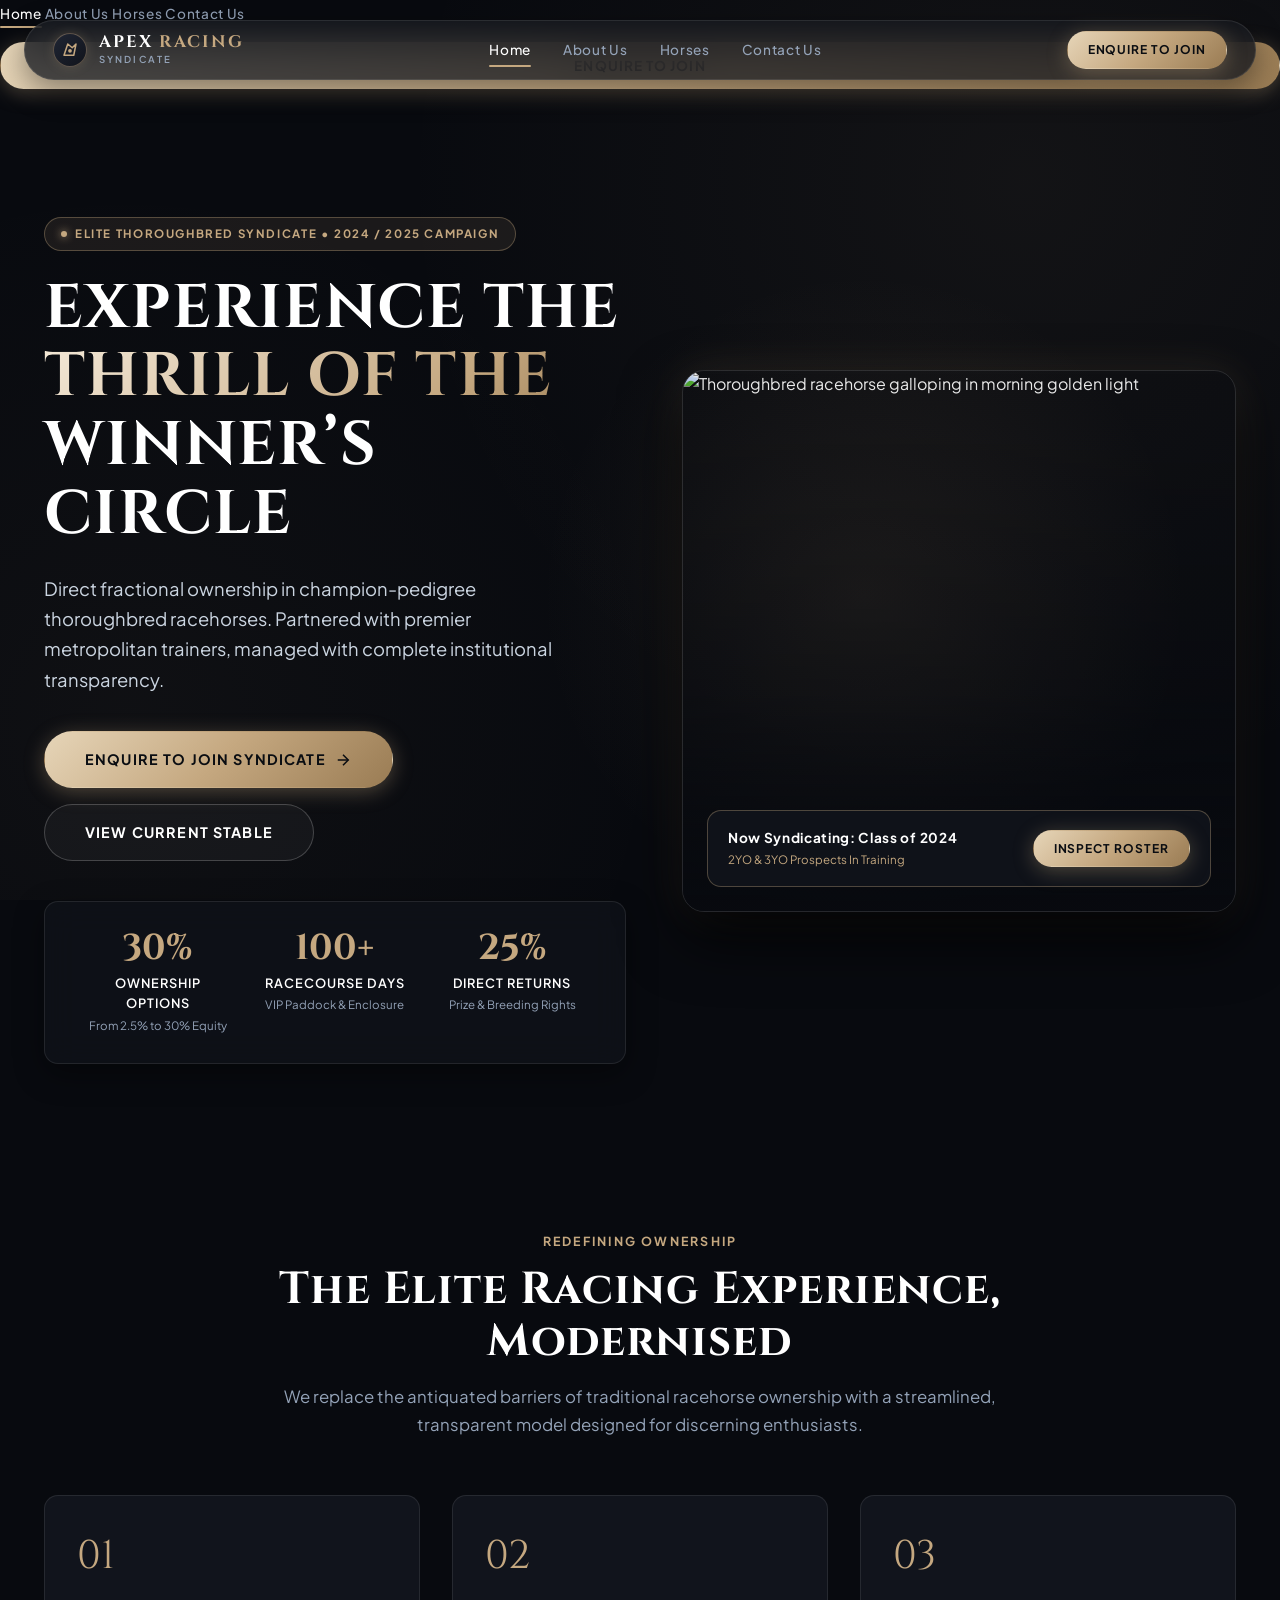
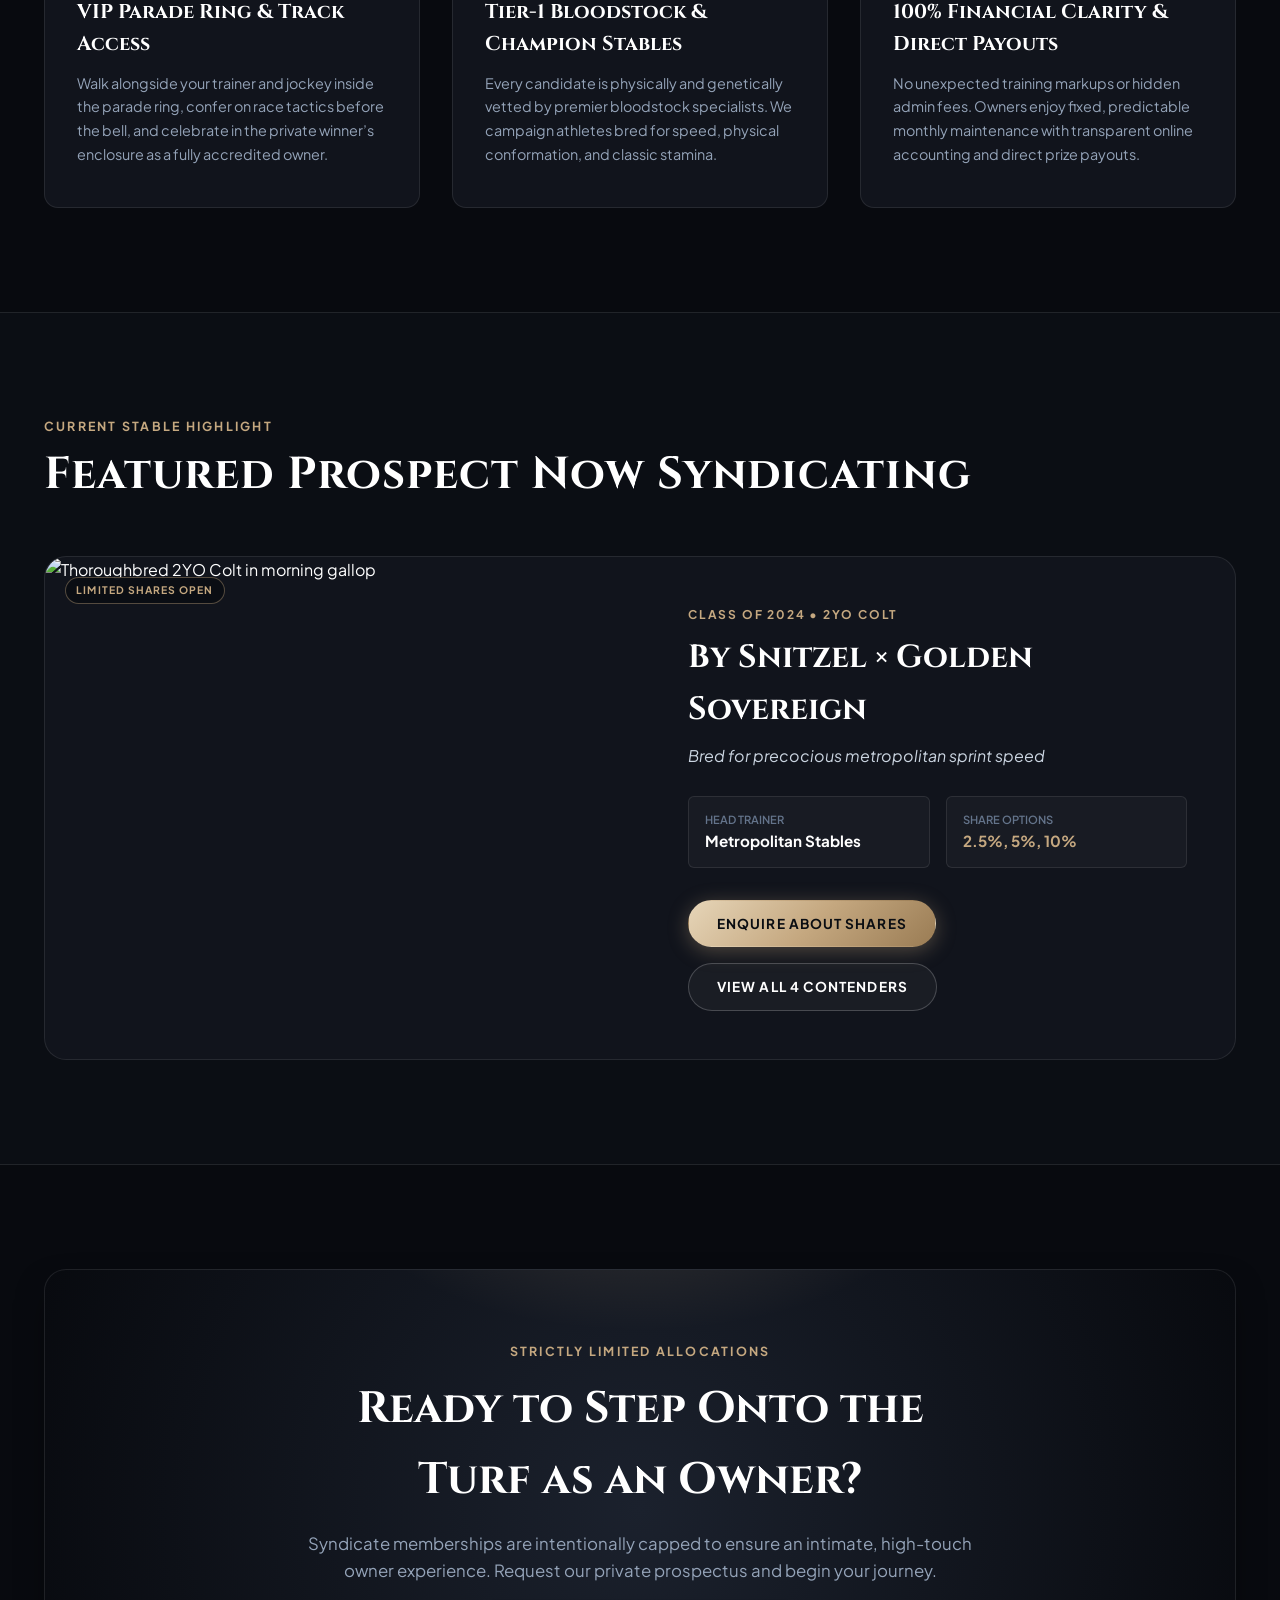
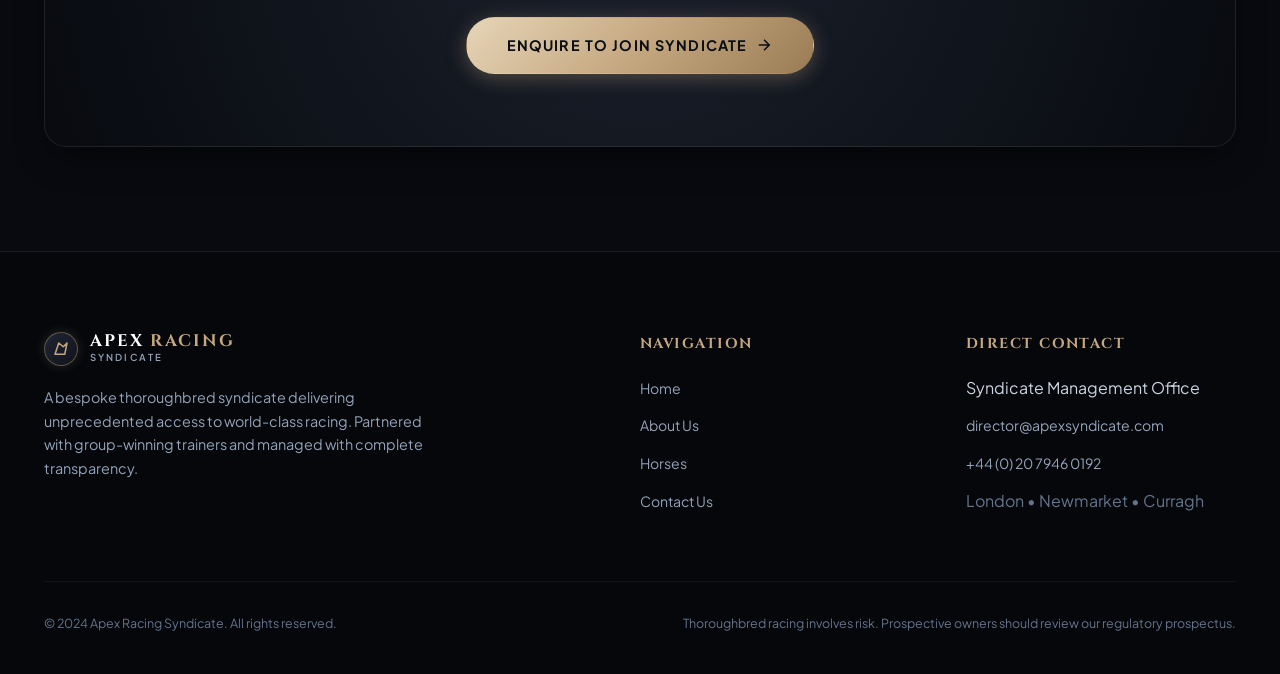
==== index.html @ fb24fb37 "feat: initialize modern thoroughbred racing syndicate website with multi-page structure and styling" ====
<!DOCTYPE html>
<html lang="en">

<head>
  <meta charset="UTF-8">
  <meta name="viewport" content="width=device-width, initial-scale=1.0">
  <title>Apex Thoroughbred Syndicate | Modern Racehorse Ownership</title>
  <meta name="description"
    content="Experience elite thoroughbred racing ownership. Transparent syndicates, champion trainers, and VIP parade ring access. Enquire to join today.">
  <meta name="keywords"
    content="thoroughbred syndicate, racehorse ownership, horse racing syndicate, fractional racehorse shares">

  <!-- Preconnect Google Fonts (Cinzel + Plus Jakarta Sans) -->
  <link rel="preconnect" href="https://fonts.googleapis.com">
  <link rel="preconnect" href="https://fonts.gstatic.com" crossorigin>
  <link
    href="https://fonts.googleapis.com/css2?family=Cinzel:wght@600;700;800;900&family=Plus+Jakarta+Sans:wght@400;500;600;700;800&display=swap"
    rel="stylesheet">

  <!-- Core Design System -->
  <link rel="stylesheet" href="css/style.css">
</head>

<body>

  <!-- Floating Luxury Pill Navigation -->
  <header class="site-header">
    <div class="header-inner">
      <a href="index.html" class="brand-logo" aria-label="Apex Syndicate Home">
        <div class="brand-symbol">
          <svg viewBox="0 0 24 24" fill="none" stroke="currentColor" stroke-width="2">
            <path d="M4 19L9 4L15 9L20 4L17 19H4Z" stroke-linejoin="round" />
            <circle cx="12" cy="13" r="1.5" fill="currentColor" />
          </svg>
        </div>
        <div class="brand-name">
          <span class="brand-name-main">APEX <span>RACING</span></span>
          <span class="brand-name-sub">SYNDICATE</span>
        </div>
      </a>

      <!-- Desktop Nav Links -->
      <nav class="desktop-nav">
        <a href="index.html" class="nav-link active">Home</a>
        <a href="about.html" class="nav-link">About Us</a>
        <a href="horses.html" class="nav-link">Horses</a>
        <a href="contact.html" class="nav-link">Contact Us</a>
      </nav>

      <!-- Pill Button CTA -->
      <div class="header-cta-wrap">
        <a href="contact.html" class="btn btn-primary btn-sm">Enquire to Join</a>
      </div>

      <!-- Mobile Menu Toggle -->
      <button class="mobile-toggle" aria-label="Open navigation menu">
        <svg width="24" height="24" viewBox="0 0 24 24" fill="none" stroke="currentColor" stroke-width="2">
          <line x1="3" y1="12" x2="21" y2="12"></line>
          <line x1="3" y1="6" x2="21" y2="6"></line>
          <line x1="3" y1="18" x2="21" y2="18"></line>
        </svg>
      </button>
    </div>
  </header>

  <!-- Mobile Drawer -->
  <div class="mobile-overlay"></div>
  <aside class="mobile-nav-drawer" aria-label="Mobile Navigation">
    <a href="index.html" class="nav-link active">Home</a>
    <a href="about.html" class="nav-link">About Us</a>
    <a href="horses.html" class="nav-link">Horses</a>
    <a href="contact.html" class="nav-link">Contact Us</a>
    <div style="margin-top: 1rem;">
      <a href="contact.html" class="btn btn-primary" style="width: 100%;">Enquire to Join</a>
    </div>
  </aside>

  <!-- Hero Section (Split Layout matching Presentation Image 2) -->
  <section class="hero-split-section">
    <div class="hero-ambient-glow"></div>

    <div class="container">
      <div class="hero-grid">
        <!-- Hero Text & CTA -->
        <div>
          <div class="badge-tag">
            <span class="badge-dot"></span>
            Elite Thoroughbred Syndicate • 2024 / 2025 Campaign
          </div>

          <h1 class="hero-headline">
            Experience The<br>
            <span class="gold-span">Thrill of the</span>
            Winner’s Circle
          </h1>

          <p class="hero-subhead">
            Direct fractional ownership in champion-pedigree thoroughbred racehorses. Partnered with premier
            metropolitan trainers, managed with complete institutional transparency.
          </p>

          <div class="hero-actions">
            <a href="contact.html" class="btn btn-primary btn-lg">
              Enquire to Join Syndicate
              <svg width="18" height="18" viewBox="0 0 24 24" fill="none" stroke="currentColor" stroke-width="2">
                <line x1="5" y1="12" x2="19" y2="12"></line>
                <polyline points="12 5 19 12 12 19"></polyline>
              </svg>
            </a>
            <a href="about.html#roster" class="btn btn-outline btn-lg">
              View Current Stable
            </a>
          </div>

          <!-- Trust Metrics Card (Matching Image 1 & 2) -->
          <div class="trust-metrics-card">
            <div class="metric-item">
              <div class="metric-num">30%</div>
              <div class="metric-label">Ownership Options</div>
              <div class="metric-sub">From 2.5% to 30% Equity</div>
            </div>
            <div class="metric-item">
              <div class="metric-num">100+</div>
              <div class="metric-label">Racecourse Days</div>
              <div class="metric-sub">VIP Paddock & Enclosure</div>
            </div>
            <div class="metric-item">
              <div class="metric-num">25%</div>
              <div class="metric-label">Direct Returns</div>
              <div class="metric-sub">Prize & Breeding Rights</div>
            </div>
          </div>
        </div>

        <!-- Hero Dynamic Thoroughbred Visual -->
        <div class="hero-media-wrap">
          <img src="https://images.unsplash.com/photo-1534447677768-be436bb09401?auto=format&fit=crop&w=1200&q=80"
            alt="Thoroughbred racehorse galloping in morning golden light" loading="eager">
          <div class="hero-media-overlay"></div>
          <div class="hero-media-badge">
            <div>
              <div class="media-badge-title">Now Syndicating: Class of 2024</div>
              <div class="media-badge-sub">2YO & 3YO Prospects In Training</div>
            </div>
            <a href="about.html#roster" class="btn btn-primary btn-sm">Inspect Roster</a>
          </div>
        </div>
      </div>
    </div>
  </section>

  <!-- The Ownership Experience (3 Value Pillars) -->
  <section class="section-pad">
    <div class="container">
      <div class="section-header center">
        <span class="section-kicker">Redefining Ownership</span>
        <h2 class="section-title">The Elite Racing Experience, Modernised</h2>
        <p class="section-lead">
          We replace the antiquated barriers of traditional racehorse ownership with a streamlined, transparent model
          designed for discerning enthusiasts.
        </p>
      </div>

      <div style="display: grid; grid-template-columns: repeat(auto-fit, minmax(320px, 1fr)); gap: 2rem;">
        <div class="stable-card" style="padding: 2.5rem 2rem;">
          <div
            style="font-family: var(--font-serif); font-size: 2.5rem; color: var(--color-champagne); line-height: 1; margin-bottom: 1.25rem;">
            01</div>
          <h3
            style="font-family: var(--font-serif); font-size: 1.25rem; font-weight: 700; margin-bottom: 0.75rem; color: #FFFFFF;">
            VIP Parade Ring & Track Access
          </h3>
          <p style="font-size: 0.9rem; color: var(--color-text-muted); line-height: 1.65;">
            Walk alongside your trainer and jockey inside the parade ring, confer on race tactics before the bell, and
            celebrate in the private winner’s enclosure as a fully accredited owner.
          </p>
        </div>

        <div class="stable-card" style="padding: 2.5rem 2rem;">
          <div
            style="font-family: var(--font-serif); font-size: 2.5rem; color: var(--color-champagne); line-height: 1; margin-bottom: 1.25rem;">
            02</div>
          <h3
            style="font-family: var(--font-serif); font-size: 1.25rem; font-weight: 700; margin-bottom: 0.75rem; color: #FFFFFF;">
            Tier-1 Bloodstock & Champion Stables
          </h3>
          <p style="font-size: 0.9rem; color: var(--color-text-muted); line-height: 1.65;">
            Every candidate is physically and genetically vetted by premier bloodstock specialists. We campaign athletes
            bred for speed, physical conformation, and classic stamina.
          </p>
        </div>

        <div class="stable-card" style="padding: 2.5rem 2rem;">
          <div
            style="font-family: var(--font-serif); font-size: 2.5rem; color: var(--color-champagne); line-height: 1; margin-bottom: 1.25rem;">
            03</div>
          <h3
            style="font-family: var(--font-serif); font-size: 1.25rem; font-weight: 700; margin-bottom: 0.75rem; color: #FFFFFF;">
            100% Financial Clarity & Direct Payouts
          </h3>
          <p style="font-size: 0.9rem; color: var(--color-text-muted); line-height: 1.65;">
            No unexpected training markups or hidden admin fees. Owners enjoy fixed, predictable monthly maintenance
            with transparent online accounting and direct prize payouts.
          </p>
        </div>
      </div>
    </div>
  </section>

  <!-- Featured Stable Spotlight -->
  <section class="section-pad"
    style="background: rgba(17, 20, 28, 0.4); border-top: 1px solid var(--color-obsidian-border); border-bottom: 1px solid var(--color-obsidian-border);">
    <div class="container">
      <div class="section-header">
        <span class="section-kicker">Current Stable Highlight</span>
        <h2 class="section-title">Featured Prospect Now Syndicating</h2>
      </div>

      <div class="stable-card"
        style="display: grid; grid-template-columns: 1fr 1fr; border-radius: var(--radius-lg); overflow: hidden;">
        <div style="position: relative; min-height: 380px;">
          <img src="https://images.unsplash.com/photo-1553284965-83fd3e82fa5a?auto=format&fit=crop&w=1200&q=80"
            alt="Thoroughbred 2YO Colt in morning gallop" style="width: 100%; height: 100%; object-fit: cover;">
          <div class="stable-card-badge" style="top: 1.25rem; left: 1.25rem; right: auto;">
            Limited Shares Open
          </div>
        </div>

        <div style="padding: 3rem; display: flex; flex-direction: column; justify-content: center;">
          <div
            style="font-size: 0.75rem; font-weight: 700; letter-spacing: 0.15em; text-transform: uppercase; color: var(--color-champagne); margin-bottom: 0.5rem;">
            Class of 2024 • 2YO Colt
          </div>
          <h3
            style="font-family: var(--font-serif); font-size: 2rem; font-weight: 700; margin-bottom: 0.5rem; color: #FFFFFF;">
            By Snitzel × Golden Sovereign
          </h3>
          <div style="font-size: 1rem; color: #CBD5E1; margin-bottom: 1.75rem; font-style: italic;">
            Bred for precocious metropolitan sprint speed
          </div>

          <div style="display: grid; grid-template-columns: repeat(2, 1fr); gap: 1rem; margin-bottom: 2rem;">
            <div
              style="background: rgba(255, 255, 255, 0.03); border: 1px solid var(--color-obsidian-border); padding: 0.85rem 1rem; border-radius: var(--radius-sm);">
              <div
                style="font-size: 0.7rem; color: var(--color-text-subtle); text-transform: uppercase; font-weight: 600;">
                Head Trainer</div>
              <div style="font-size: 0.95rem; font-weight: 700; color: #FFFFFF;">Metropolitan Stables</div>
            </div>
            <div
              style="background: rgba(255, 255, 255, 0.03); border: 1px solid var(--color-obsidian-border); padding: 0.85rem 1rem; border-radius: var(--radius-sm);">
              <div
                style="font-size: 0.7rem; color: var(--color-text-subtle); text-transform: uppercase; font-weight: 600;">
                Share Options</div>
              <div style="font-size: 0.95rem; font-weight: 700; color: var(--color-champagne);">2.5%, 5%, 10%</div>
            </div>
          </div>

          <div style="display: flex; gap: 1rem; align-items: center; flex-wrap: wrap;">
            <a href="contact.html?horse=2yo-colt" class="btn btn-primary">
              Enquire About Shares
            </a>
            <a href="about.html#roster" class="btn btn-outline">
              View All 4 Contenders
            </a>
          </div>
        </div>
      </div>
    </div>
  </section>

  <!-- High-Impact Conversion Banner -->
  <section class="section-pad">
    <div class="container">
      <div class="cta-banner">
        <div class="cta-banner-content">
          <span class="section-kicker">Strictly Limited Allocations</span>
          <h2 class="cta-banner-title">Ready to Step Onto the Turf as an Owner?</h2>
          <p class="cta-banner-lead">
            Syndicate memberships are intentionally capped to ensure an intimate, high-touch owner experience. Request
            our private prospectus and begin your journey.
          </p>
          <a href="contact.html" class="btn btn-primary btn-lg">
            Enquire to Join Syndicate
            <svg width="18" height="18" viewBox="0 0 24 24" fill="none" stroke="currentColor" stroke-width="2">
              <line x1="5" y1="12" x2="19" y2="12"></line>
              <polyline points="12 5 19 12 12 19"></polyline>
            </svg>
          </a>
        </div>
      </div>
    </div>
  </section>

  <!-- Site Footer -->
  <footer class="site-footer">
    <div class="container">
      <div class="footer-top">
        <div>
          <a href="index.html" class="brand-logo">
            <div class="brand-symbol">
              <svg viewBox="0 0 24 24" fill="none" stroke="currentColor" stroke-width="2">
                <path d="M4 19L9 4L15 9L20 4L17 19H4Z" stroke-linejoin="round" />
              </svg>
            </div>
            <div class="brand-name">
              <span class="brand-name-main">APEX <span>RACING</span></span>
              <span class="brand-name-sub">SYNDICATE</span>
            </div>
          </a>
          <p class="footer-brand-desc">
            A bespoke thoroughbred syndicate delivering unprecedented access to world-class racing. Partnered with
            group-winning trainers and managed with complete transparency.
          </p>
        </div>

        <div>
          <h4 class="footer-heading">Navigation</h4>
          <ul class="footer-links">
            <li><a href="index.html">Home</a></li>
            <li><a href="about.html">About Us</a></li>
            <li><a href="horses.html">Horses</a></li>
            <li><a href="contact.html">Contact Us</a></li>
          </ul>
        </div>

        <div>
          <h4 class="footer-heading">Direct Contact</h4>
          <ul class="footer-links">
            <li style="color: #CBD5E1;">Syndicate Management Office</li>
            <li><a href="mailto:director@apexsyndicate.com">director@apexsyndicate.com</a></li>
            <li><a href="tel:+442079460192">+44 (0) 20 7946 0192</a></li>
            <li style="color: var(--color-text-subtle); margin-top: 0.5rem;">London • Newmarket • Curragh</li>
          </ul>
        </div>
      </div>

      <div class="footer-bottom">
        <div>&copy; 2024 Apex Racing Syndicate. All rights reserved.</div>
        <div>Thoroughbred racing involves risk. Prospective owners should review our regulatory prospectus.</div>
      </div>
    </div>
  </footer>

  <!-- Toast Notification -->
  <div class="toast-notice" id="toastNotice" role="alert" aria-live="polite">
    <svg width="24" height="24" viewBox="0 0 24 24" fill="none" stroke="#C5A880" stroke-width="2">
      <path d="M22 11.08V12a10 10 0 1 1-5.93-9.14"></path>
      <polyline points="22 4 12 14.01 9 11.01"></polyline>
    </svg>
    <div class="toast-msg">Enquiry received successfully.</div>
  </div>

  <script src="js/main.js"></script>
</body>

</html>
---- css/style.css ----
/* ==========================================================================
   APEX RACING SYNDICATE - CORE DESIGN SYSTEM
   Modern Luxury Thoroughbred Racing Web Presence (Obsidian & Champagne Gold)
   ========================================================================== */

:root {
  /* Brand Palette */
  --color-obsidian: #080A0F;
  --color-obsidian-card: #11141C;
  --color-obsidian-card-hover: #161B26;
  --color-obsidian-border: rgba(255, 255, 255, 0.09);
  --color-obsidian-border-gold: rgba(197, 168, 128, 0.35);

  --color-champagne: #C5A880;
  --color-champagne-light: #E8D9C5;
  --color-champagne-dark: #9A7C54;
  --color-champagne-glow: rgba(197, 168, 128, 0.35);

  --color-canvas-light: #F7F8FA;
  --color-canvas-card: #FFFFFF;
  --color-canvas-border: #E2E8F0;

  --color-text-light: #FFFFFF;
  --color-text-muted: #94A3B8;
  --color-text-subtle: #64748B;
  --color-text-dark: #0F172A;
  --color-text-dark-muted: #475569;

  /* Typography */
  --font-serif: 'Cinzel', 'Cormorant Garamond', Georgia, serif;
  --font-sans: 'Plus Jakarta Sans', -apple-system, BlinkMacSystemFont, "Segoe UI", Roboto, sans-serif;

  /* Layout & Transitions */
  --container-max: 1240px;
  --transition-fast: 0.2s cubic-bezier(0.16, 1, 0.3, 1);
  --transition-smooth: 0.35s cubic-bezier(0.16, 1, 0.3, 1);
  --radius-sm: 6px;
  --radius-md: 14px;
  --radius-lg: 22px;
  --radius-pill: 9999px;
  --shadow-card: 0 15px 35px -10px rgba(0, 0, 0, 0.6);
  --shadow-gold-glow: 0 0 35px rgba(197, 168, 128, 0.32);
}

/* Base Reset */
*, *::before, *::after {
  box-sizing: border-box;
  margin: 0;
  padding: 0;
}

html {
  font-size: 16px;
  scroll-behavior: smooth;
  -webkit-font-smoothing: antialiased;
  -moz-osx-font-smoothing: grayscale;
}

body {
  font-family: var(--font-sans);
  background-color: var(--color-obsidian);
  color: var(--color-text-light);
  line-height: 1.6;
  overflow-x: hidden;
  background-image: 
    radial-gradient(circle at 80% 20%, rgba(197, 168, 128, 0.06) 0%, transparent 50%),
    radial-gradient(circle at 10% 80%, rgba(197, 168, 128, 0.04) 0%, transparent 40%);
  background-attachment: fixed;
}

img {
  max-width: 100%;
  height: auto;
  display: block;
}

a {
  color: inherit;
  text-decoration: none;
  transition: all var(--transition-fast);
}

button, input, select, textarea {
  font-family: inherit;
}

.container {
  width: 100%;
  max-width: var(--container-max);
  margin-left: auto;
  margin-right: auto;
  padding-left: 1.5rem;
  padding-right: 1.5rem;
}

/* ==========================================================================
   NAVIGATION - FLOATING LUXURY PILL NAVBAR
   ========================================================================== */
.site-header {
  position: fixed;
  top: 1.25rem;
  left: 0;
  right: 0;
  z-index: 100;
  padding: 0 1.5rem;
  transition: all var(--transition-smooth);
}

.header-inner {
  max-width: var(--container-max);
  margin: 0 auto;
  background: rgba(17, 20, 28, 0.75);
  backdrop-filter: blur(20px);
  -webkit-backdrop-filter: blur(20px);
  border: 1px solid var(--color-obsidian-border);
  border-radius: var(--radius-pill);
  padding: 0.65rem 1.75rem;
  display: flex;
  align-items: center;
  justify-content: space-between;
  box-shadow: 0 10px 30px rgba(0, 0, 0, 0.4);
  transition: all var(--transition-smooth);
}

.site-header.scrolled .header-inner {
  background: rgba(10, 13, 19, 0.92);
  border-color: rgba(197, 168, 128, 0.25);
  box-shadow: 0 15px 40px rgba(0, 0, 0, 0.6), 0 0 20px rgba(197, 168, 128, 0.1);
}

/* Logo */
.brand-logo {
  display: flex;
  align-items: center;
  gap: 0.75rem;
}

.brand-symbol {
  width: 34px;
  height: 34px;
  border-radius: 50%;
  background: linear-gradient(135deg, #1F2533 0%, #11141C 100%);
  border: 1px solid rgba(197, 168, 128, 0.4);
  display: flex;
  align-items: center;
  justify-content: center;
  color: var(--color-champagne);
  box-shadow: 0 0 12px rgba(197, 168, 128, 0.2);
}

.brand-symbol svg {
  width: 18px;
  height: 18px;
}

.brand-name {
  display: flex;
  flex-direction: column;
}

.brand-name-main {
  font-family: var(--font-serif);
  font-size: 1.05rem;
  line-height: 1.1;
  font-weight: 700;
  letter-spacing: 0.12em;
  color: var(--color-text-light);
}

.brand-name-main span {
  color: var(--color-champagne);
}

.brand-name-sub {
  font-size: 0.6rem;
  letter-spacing: 0.22em;
  color: var(--color-text-muted);
  font-weight: 600;
  text-transform: uppercase;
}

/* Nav Links */
.desktop-nav {
  display: flex;
  align-items: center;
  gap: 2rem;
}

.nav-link {
  font-size: 0.85rem;
  font-weight: 500;
  letter-spacing: 0.05em;
  color: var(--color-text-muted);
  position: relative;
  padding: 0.4rem 0;
  transition: color var(--transition-fast);
}

.nav-link:hover,
.nav-link.active {
  color: var(--color-text-light);
}

.nav-link.active::after {
  content: '';
  position: absolute;
  bottom: 0;
  left: 0;
  width: 100%;
  height: 2px;
  background: var(--color-champagne);
  border-radius: var(--radius-pill);
}

.header-cta-wrap {
  display: flex;
  align-items: center;
  gap: 1rem;
}

/* ==========================================================================
   BUTTONS (Glowing Champagne Gold Pill Buttons)
   ========================================================================== */
.btn {
  display: inline-flex;
  align-items: center;
  justify-content: center;
  gap: 0.5rem;
  padding: 0.75rem 1.75rem;
  border-radius: var(--radius-pill);
  font-size: 0.85rem;
  font-weight: 700;
  letter-spacing: 0.08em;
  text-transform: uppercase;
  cursor: pointer;
  transition: all var(--transition-smooth);
  border: 1px solid transparent;
  text-decoration: none;
}

.btn-primary {
  background: linear-gradient(135deg, #E6D5B8 0%, #C5A880 50%, #9A7C54 100%);
  color: #0A0D12;
  box-shadow: 0 4px 20px rgba(197, 168, 128, 0.35);
}

.btn-primary:hover {
  background: linear-gradient(135deg, #F3E8D7 0%, #D4AF37 50%, #AA895E 100%);
  box-shadow: 0 6px 30px rgba(197, 168, 128, 0.55);
  transform: translateY(-2px);
  color: #0A0D12;
}

.btn-outline {
  background: rgba(255, 255, 255, 0.04);
  border-color: rgba(255, 255, 255, 0.2);
  color: var(--color-text-light);
}

.btn-outline:hover {
  border-color: var(--color-champagne);
  color: var(--color-champagne);
  background: rgba(197, 168, 128, 0.08);
  box-shadow: 0 0 20px rgba(197, 168, 128, 0.2);
  transform: translateY(-2px);
}

.btn-sm {
  padding: 0.5rem 1.25rem;
  font-size: 0.75rem;
}

.btn-lg {
  padding: 1rem 2.5rem;
  font-size: 0.9rem;
}

/* Mobile Toggle */
.mobile-toggle {
  display: none;
  background: transparent;
  border: none;
  color: var(--color-text-light);
  cursor: pointer;
  padding: 0.4rem;
}

/* ==========================================================================
   HERO SECTION - SPLIT LUXURY LAYOUT
   ========================================================================== */
.hero-split-section {
  position: relative;
  min-height: 100vh;
  display: flex;
  align-items: center;
  padding-top: 8rem;
  padding-bottom: 4rem;
  overflow: hidden;
}

.hero-ambient-glow {
  position: absolute;
  top: 15%;
  right: 5%;
  width: 55vw;
  height: 55vw;
  border-radius: 50%;
  background: radial-gradient(circle, rgba(197, 168, 128, 0.09) 0%, transparent 65%);
  pointer-events: none;
  z-index: 1;
}

.hero-grid {
  display: grid;
  grid-template-columns: 1.05fr 1fr;
  gap: 3.5rem;
  align-items: center;
  position: relative;
  z-index: 2;
}

.badge-tag {
  display: inline-flex;
  align-items: center;
  gap: 0.5rem;
  padding: 0.4rem 1rem;
  background: rgba(197, 168, 128, 0.1);
  border: 1px solid rgba(197, 168, 128, 0.35);
  border-radius: var(--radius-pill);
  font-size: 0.72rem;
  font-weight: 700;
  letter-spacing: 0.14em;
  text-transform: uppercase;
  color: var(--color-champagne);
  margin-bottom: 1.5rem;
}

.badge-dot {
  width: 6px;
  height: 6px;
  border-radius: 50%;
  background: var(--color-champagne);
  box-shadow: 0 0 8px var(--color-champagne);
  animation: pulseGlow 2s infinite;
}

@keyframes pulseGlow {
  0%, 100% { opacity: 1; transform: scale(1); }
  50% { opacity: 0.4; transform: scale(0.85); }
}

.hero-headline {
  font-family: var(--font-serif);
  font-size: clamp(2.35rem, 4.8vw, 3.85rem);
  font-weight: 700;
  line-height: 1.12;
  letter-spacing: 0.02em;
  text-transform: uppercase;
  margin-bottom: 1.5rem;
  color: var(--color-text-light);
}

.hero-headline .gold-span {
  background: linear-gradient(135deg, #F3E8D7 0%, #C5A880 70%, #9A7C54 100%);
  -webkit-background-clip: text;
  -webkit-text-fill-color: transparent;
  display: block;
}

.hero-subhead {
  font-size: clamp(1rem, 1.8vw, 1.15rem);
  line-height: 1.65;
  color: #CBD5E1;
  max-width: 540px;
  margin-bottom: 2.25rem;
}

.hero-actions {
  display: flex;
  flex-wrap: wrap;
  gap: 1rem;
  align-items: center;
  margin-bottom: 2.5rem;
}

/* Hero Media / Galloping Thoroughbred */
.hero-media-wrap {
  position: relative;
  border-radius: var(--radius-lg);
  overflow: hidden;
  box-shadow: 0 25px 60px rgba(0, 0, 0, 0.8), 0 0 40px rgba(197, 168, 128, 0.15);
  border: 1px solid rgba(255, 255, 255, 0.12);
}

.hero-media-wrap img {
  width: 100%;
  height: 540px;
  object-fit: cover;
  object-position: center 25%;
  filter: contrast(1.08) brightness(0.92);
  transition: transform 6s ease-out;
}

.hero-media-wrap:hover img {
  transform: scale(1.03);
}

.hero-media-overlay {
  position: absolute;
  top: 0;
  left: 0;
  right: 0;
  bottom: 0;
  background: linear-gradient(
    180deg,
    transparent 0%,
    rgba(8, 10, 15, 0.2) 60%,
    rgba(8, 10, 15, 0.85) 100%
  );
  pointer-events: none;
}

.hero-media-badge {
  position: absolute;
  bottom: 1.5rem;
  left: 1.5rem;
  right: 1.5rem;
  background: rgba(17, 20, 28, 0.85);
  backdrop-filter: blur(12px);
  border: 1px solid var(--color-obsidian-border-gold);
  border-radius: var(--radius-md);
  padding: 1rem 1.25rem;
  display: flex;
  justify-content: space-between;
  align-items: center;
}

.media-badge-title {
  font-size: 0.85rem;
  font-weight: 700;
  letter-spacing: 0.05em;
  color: var(--color-text-light);
}

.media-badge-sub {
  font-size: 0.72rem;
  color: var(--color-champagne);
  margin-top: 0.15rem;
}

/* ==========================================================================
   TRUST METRICS STRIP (Glass Card Matching Image 1 & 2)
   ========================================================================== */
.trust-metrics-card {
  background: rgba(17, 20, 28, 0.65);
  backdrop-filter: blur(16px);
  border: 1px solid var(--color-obsidian-border);
  border-radius: var(--radius-md);
  padding: 1.75rem 2.5rem;
  display: grid;
  grid-template-columns: repeat(3, 1fr);
  gap: 2rem;
  margin-top: 2rem;
  box-shadow: 0 10px 30px rgba(0, 0, 0, 0.4);
}

.metric-item {
  text-align: center;
}

.metric-num {
  font-family: var(--font-serif);
  font-size: 2.25rem;
  font-weight: 700;
  color: var(--color-champagne);
  line-height: 1;
  margin-bottom: 0.4rem;
}

.metric-label {
  font-size: 0.8rem;
  font-weight: 600;
  text-transform: uppercase;
  letter-spacing: 0.08em;
  color: var(--color-text-light);
}

.metric-sub {
  font-size: 0.72rem;
  color: var(--color-text-muted);
  margin-top: 0.2rem;
}

/* ==========================================================================
   SECTION COMMON STYLES
   ========================================================================== */
.section-pad {
  padding: 6.5rem 0;
  position: relative;
}

.section-pad-lg {
  padding: 8.5rem 0 5rem;
}

.section-header {
  margin-bottom: 3.5rem;
}

.section-header.center {
  text-align: center;
  max-width: 740px;
  margin-left: auto;
  margin-right: auto;
}

.section-kicker {
  font-size: 0.78rem;
  font-weight: 700;
  letter-spacing: 0.18em;
  text-transform: uppercase;
  color: var(--color-champagne);
  margin-bottom: 0.75rem;
  display: block;
}

.section-title {
  font-family: var(--font-serif);
  font-size: clamp(2rem, 3.5vw, 2.85rem);
  font-weight: 700;
  line-height: 1.15;
  letter-spacing: 0.02em;
  margin-bottom: 1rem;
}

.section-lead {
  font-size: 1.05rem;
  color: var(--color-text-muted);
  line-height: 1.65;
}

/* ==========================================================================
   ABOUT & STABLE ROSTER - 4 CARDS GRID (Matches Image 1 Center Screen)
   ========================================================================== */
.stable-roster-grid {
  display: grid;
  grid-template-columns: repeat(4, 1fr);
  gap: 1.5rem;
}

.stable-card {
  background: var(--color-obsidian-card);
  border: 1px solid var(--color-obsidian-border);
  border-radius: var(--radius-md);
  overflow: hidden;
  transition: all var(--transition-smooth);
  display: flex;
  flex-direction: column;
  position: relative;
}

.stable-card:hover {
  transform: translateY(-6px);
  border-color: rgba(197, 168, 128, 0.4);
  box-shadow: var(--shadow-gold-glow);
}

.stable-card-img-wrap {
  position: relative;
  aspect-ratio: 4/3;
  overflow: hidden;
}

.stable-card-img-wrap img {
  width: 100%;
  height: 100%;
  object-fit: cover;
  transition: transform 0.5s ease;
}

.stable-card:hover .stable-card-img-wrap img {
  transform: scale(1.05);
}

.stable-card-badge {
  position: absolute;
  top: 0.75rem;
  right: 0.75rem;
  background: rgba(10, 13, 19, 0.88);
  backdrop-filter: blur(6px);
  border: 1px solid rgba(197, 168, 128, 0.4);
  padding: 0.25rem 0.65rem;
  border-radius: var(--radius-pill);
  font-size: 0.65rem;
  font-weight: 700;
  letter-spacing: 0.1em;
  text-transform: uppercase;
  color: var(--color-champagne);
}

.stable-card-body {
  padding: 1.5rem;
  display: flex;
  flex-direction: column;
  flex-grow: 1;
}

.stable-card-name {
  font-family: var(--font-serif);
  font-size: 1.25rem;
  font-weight: 700;
  color: var(--color-text-light);
  margin-bottom: 0.25rem;
}

.stable-card-type {
  font-size: 0.78rem;
  color: var(--color-champagne);
  margin-bottom: 1.25rem;
  font-weight: 500;
}

.stable-card-specs {
  border-top: 1px solid rgba(255, 255, 255, 0.06);
  padding-top: 0.85rem;
  margin-bottom: 1.25rem;
}

.spec-line {
  display: flex;
  justify-content: space-between;
  font-size: 0.75rem;
  padding: 0.3rem 0;
}

.spec-line-label {
  color: var(--color-text-subtle);
}

.spec-line-val {
  font-weight: 600;
  color: var(--color-text-light);
}

.stable-card-btn {
  margin-top: auto;
  width: 100%;
  padding: 0.6rem;
  font-size: 0.75rem;
}

/* ==========================================================================
   OWNERSHIP JOURNEY - STEPPER (Matches Image 1 Center Screen Bottom)
   ========================================================================== */
.journey-stepper-wrap {
  margin-top: 5rem;
  background: rgba(17, 20, 28, 0.5);
  border: 1px solid var(--color-obsidian-border);
  border-radius: var(--radius-lg);
  padding: 3.5rem 2.5rem;
}

.journey-stepper-grid {
  display: grid;
  grid-template-columns: repeat(3, 1fr);
  gap: 2rem;
  position: relative;
}

/* Connecting line */
.journey-stepper-grid::before {
  content: '';
  position: absolute;
  top: 25px;
  left: 15%;
  right: 15%;
  height: 2px;
  background: linear-gradient(90deg, 
    var(--color-champagne) 0%, 
    rgba(197, 168, 128, 0.5) 50%, 
    var(--color-champagne) 100%
  );
  z-index: 1;
}

.journey-step-item {
  position: relative;
  z-index: 2;
  text-align: center;
  padding: 0 1rem;
}

.journey-step-circle {
  width: 52px;
  height: 52px;
  border-radius: 50%;
  background: #11141C;
  border: 2px solid var(--color-champagne);
  color: var(--color-champagne);
  display: flex;
  align-items: center;
  justify-content: center;
  font-family: var(--font-serif);
  font-size: 1.15rem;
  font-weight: 700;
  margin: 0 auto 1.5rem;
  box-shadow: 0 0 20px rgba(197, 168, 128, 0.25);
  transition: all var(--transition-smooth);
}

.journey-step-item:hover .journey-step-circle {
  background: var(--color-champagne);
  color: #0A0D12;
  transform: scale(1.08);
}

.journey-step-title {
  font-size: 1.15rem;
  font-weight: 700;
  color: var(--color-text-light);
  margin-bottom: 0.5rem;
}

.journey-step-desc {
  font-size: 0.85rem;
  color: var(--color-text-muted);
  line-height: 1.6;
}

/* ==========================================================================
   PRIVATE LEAD CAPTURE FORM (Matches Image 1 Right Screen)
   ========================================================================== */
.lead-capture-container {
  max-width: 680px;
  margin: 0 auto;
}

.lead-form-card {
  background: var(--color-obsidian-card);
  border: 1px solid var(--color-obsidian-border);
  border-radius: var(--radius-lg);
  padding: 3.5rem 3rem;
  box-shadow: var(--shadow-card), 0 0 40px rgba(197, 168, 128, 0.1);
  position: relative;
}

.lead-form-card::before {
  content: '';
  position: absolute;
  top: 0;
  left: 20%;
  right: 20%;
  height: 2px;
  background: linear-gradient(90deg, transparent, var(--color-champagne), transparent);
}

.form-group {
  margin-bottom: 1.5rem;
}

.form-label {
  display: block;
  font-size: 0.78rem;
  font-weight: 600;
  letter-spacing: 0.06em;
  text-transform: uppercase;
  color: #CBD5E1;
  margin-bottom: 0.5rem;
}

.form-control {
  width: 100%;
  padding: 0.95rem 1.25rem;
  background: rgba(255, 255, 255, 0.035);
  border: 1px solid rgba(255, 255, 255, 0.12);
  border-radius: var(--radius-pill);
  color: var(--color-text-light);
  font-size: 0.95rem;
  transition: all var(--transition-fast);
}

.form-control:focus {
  outline: none;
  border-color: var(--color-champagne);
  background: rgba(255, 255, 255, 0.06);
  box-shadow: 0 0 0 4px rgba(197, 168, 128, 0.18);
}

.form-control::placeholder {
  color: var(--color-text-subtle);
}

select.form-control {
  appearance: none;
  background-image: url("data:image/svg+xml;charset=UTF-8,%3csvg xmlns='http://www.w3.org/2000/svg' viewBox='0 0 24 24' fill='none' stroke='%23C5A880' stroke-width='2' stroke-linecap='round' stroke-linejoin='round'%3e%3cpolyline points='6 9 12 15 18 9'%3e%3c/polyline%3e%3c/svg%3e");
  background-repeat: no-repeat;
  background-position: right 1.25rem center;
  background-size: 1rem;
  padding-right: 2.5rem;
}

textarea.form-control {
  border-radius: var(--radius-md);
  min-height: 120px;
  resize: vertical;
}

/* ==========================================================================
   CONVERSION BANNER
   ========================================================================== */
.cta-banner {
  background: radial-gradient(circle at center, #1B212D 0%, var(--color-obsidian) 100%);
  border: 1px solid var(--color-obsidian-border);
  border-radius: var(--radius-lg);
  padding: 4.5rem 3rem;
  text-align: center;
  position: relative;
  overflow: hidden;
  box-shadow: var(--shadow-card);
}

.cta-banner::before {
  content: '';
  position: absolute;
  top: -50%;
  left: 50%;
  transform: translateX(-50%);
  width: 600px;
  height: 300px;
  background: radial-gradient(ellipse, rgba(197, 168, 128, 0.18) 0%, transparent 70%);
  pointer-events: none;
}

.cta-banner-content {
  position: relative;
  z-index: 2;
  max-width: 680px;
  margin: 0 auto;
}

.cta-banner-title {
  font-family: var(--font-serif);
  font-size: clamp(2rem, 3.5vw, 2.75rem);
  font-weight: 700;
  margin-bottom: 1rem;
}

.cta-banner-lead {
  font-size: 1.05rem;
  color: var(--color-text-muted);
  margin-bottom: 2rem;
  line-height: 1.6;
}

/* ==========================================================================
   SITE FOOTER
   ========================================================================== */
.site-footer {
  background: #05070B;
  border-top: 1px solid var(--color-obsidian-border);
  padding: 5rem 0 2.5rem;
}

.footer-top {
  display: grid;
  grid-template-columns: 2fr 1fr 1fr;
  gap: 3.5rem;
  margin-bottom: 3.5rem;
}

.footer-brand-desc {
  color: var(--color-text-muted);
  font-size: 0.9rem;
  line-height: 1.65;
  max-width: 380px;
  margin-top: 1.25rem;
}

.footer-heading {
  font-family: var(--font-serif);
  font-size: 0.9rem;
  font-weight: 700;
  letter-spacing: 0.1em;
  text-transform: uppercase;
  color: var(--color-champagne);
  margin-bottom: 1.25rem;
}

.footer-links {
  list-style: none;
}

.footer-links li {
  margin-bottom: 0.75rem;
}

.footer-links a {
  font-size: 0.88rem;
  color: var(--color-text-muted);
}

.footer-links a:hover {
  color: var(--color-text-light);
}

.footer-bottom {
  padding-top: 2rem;
  border-top: 1px solid rgba(255, 255, 255, 0.05);
  display: flex;
  justify-content: space-between;
  align-items: center;
  flex-wrap: wrap;
  gap: 1rem;
  font-size: 0.78rem;
  color: var(--color-text-subtle);
}

/* Toast Message */
.toast-notice {
  position: fixed;
  bottom: 2.5rem;
  right: 2.5rem;
  background: var(--color-obsidian-card);
  border: 1px solid var(--color-champagne);
  color: var(--color-text-light);
  padding: 1.25rem 1.75rem;
  border-radius: var(--radius-md);
  box-shadow: 0 15px 45px rgba(0, 0, 0, 0.7), var(--shadow-gold-glow);
  z-index: 999;
  display: flex;
  align-items: center;
  gap: 1rem;
  transform: translateY(120%);
  opacity: 0;
  transition: all var(--transition-smooth);
}

.toast-notice.show {
  transform: translateY(0);
  opacity: 1;
}

/* ==========================================================================
   RESPONSIVE DESIGN (Tablets & Mobile)
   ========================================================================== */
@media (max-width: 1024px) {
  .hero-grid {
    grid-template-columns: 1fr;
    gap: 3rem;
  }
  
  .hero-media-wrap img {
    height: 400px;
  }
  
  .stable-roster-grid {
    grid-template-columns: repeat(2, 1fr);
  }
}

@media (max-width: 768px) {
  .desktop-nav,
  .header-cta-wrap {
    display: none;
  }
  
  .mobile-toggle {
    display: block;
  }
  
  .site-header {
    top: 0.75rem;
    padding: 0 1rem;
  }
  
  .header-inner {
    border-radius: var(--radius-md);
    padding: 0.65rem 1.25rem;
  }
  
  .mobile-nav-drawer {
    position: fixed;
    top: 0;
    right: 0;
    width: 80%;
    max-width: 320px;
    height: 100vh;
    background: #0D1017;
    border-left: 1px solid var(--color-obsidian-border);
    padding: 5rem 2rem 2rem;
    display: flex;
    flex-direction: column;
    gap: 1.5rem;
    z-index: 99;
    transform: translateX(100%);
    transition: transform var(--transition-smooth);
  }
  
  .mobile-nav-drawer.open {
    transform: translateX(0);
  }
  
  .mobile-overlay {
    position: fixed;
    top: 0;
    left: 0;
    width: 100%;
    height: 100%;
    background: rgba(0, 0, 0, 0.7);
    z-index: 98;
    display: none;
  }
  
  .mobile-overlay.active {
    display: block;
  }
  
  .trust-metrics-card {
    grid-template-columns: 1fr;
    gap: 1.5rem;
  }
  
  .journey-stepper-grid {
    grid-template-columns: 1fr;
    gap: 2.5rem;
  }
  
  .journey-stepper-grid::before {
    display: none;
  }
  
  .stable-roster-grid {
    grid-template-columns: 1fr;
  }
  
  .lead-form-card {
    padding: 2.25rem 1.5rem;
  }
  
  .footer-top {
    grid-template-columns: 1fr;
    gap: 2.5rem;
  }
}
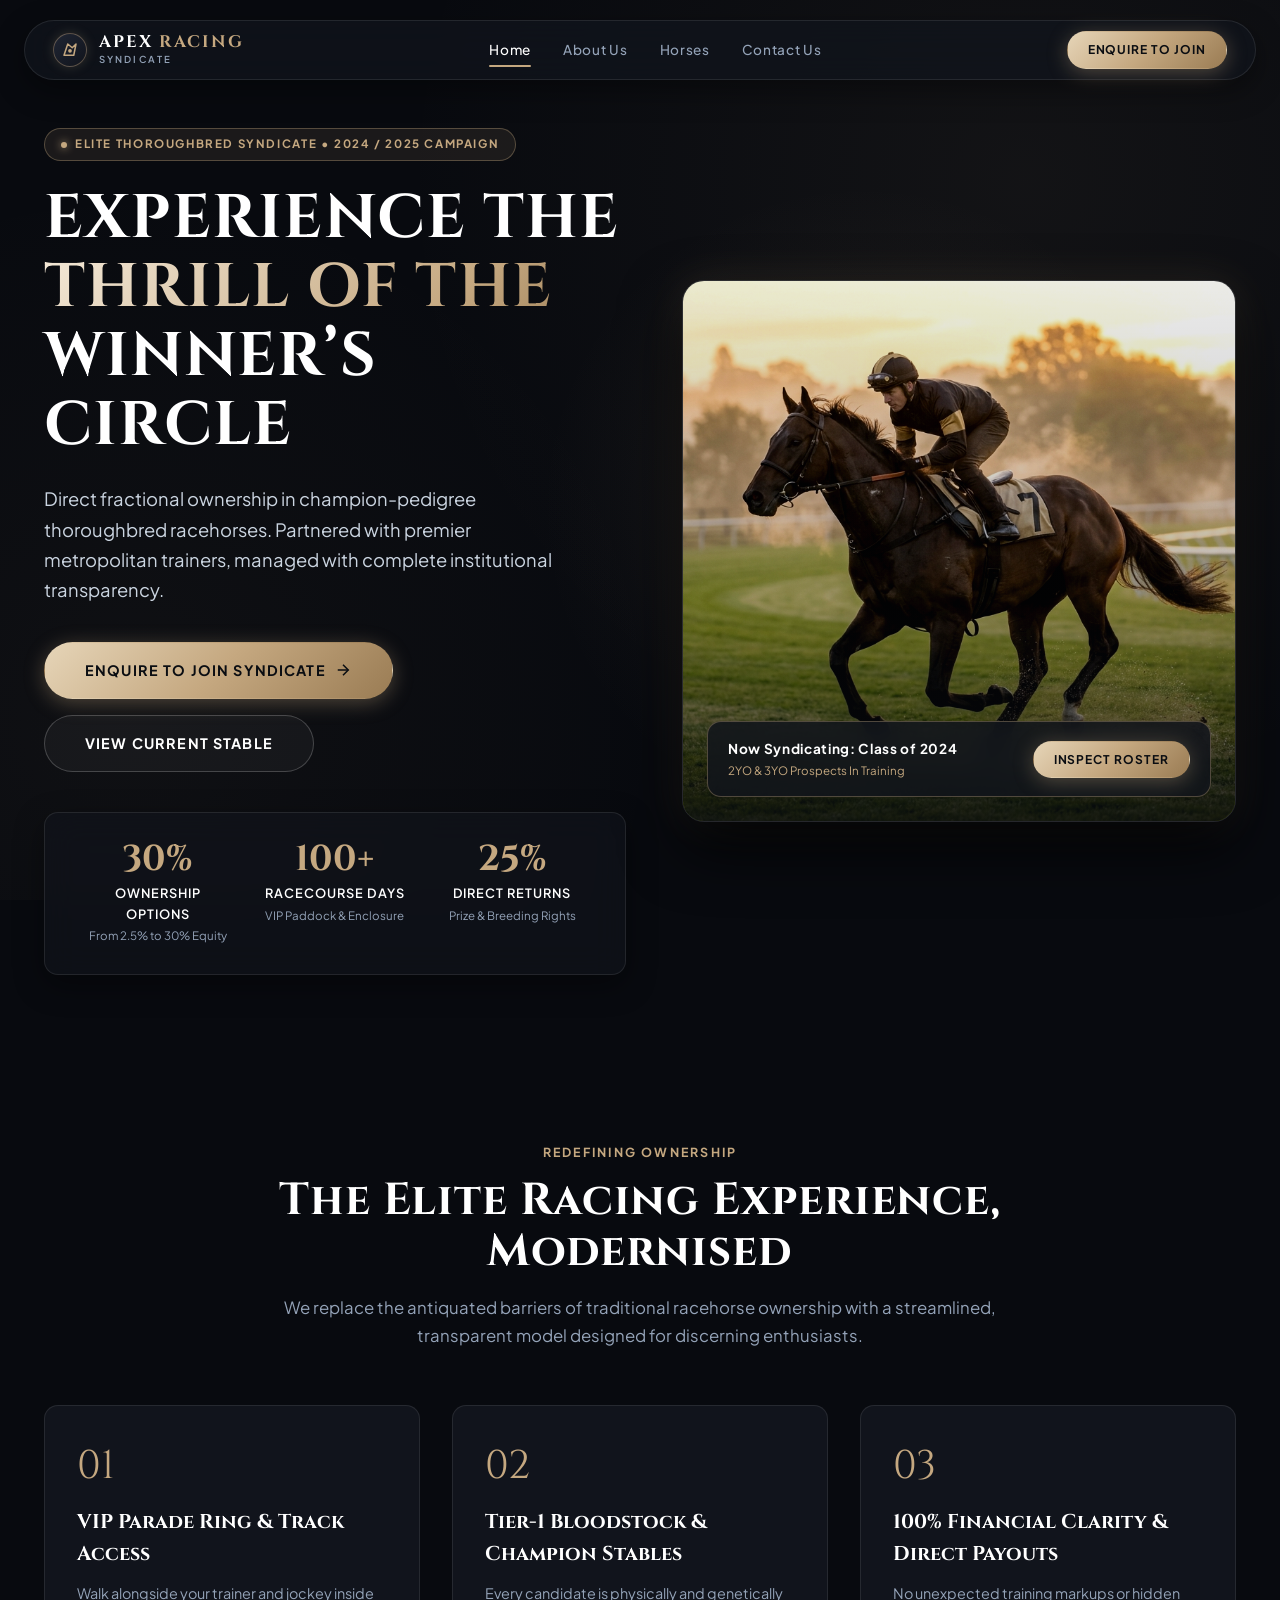
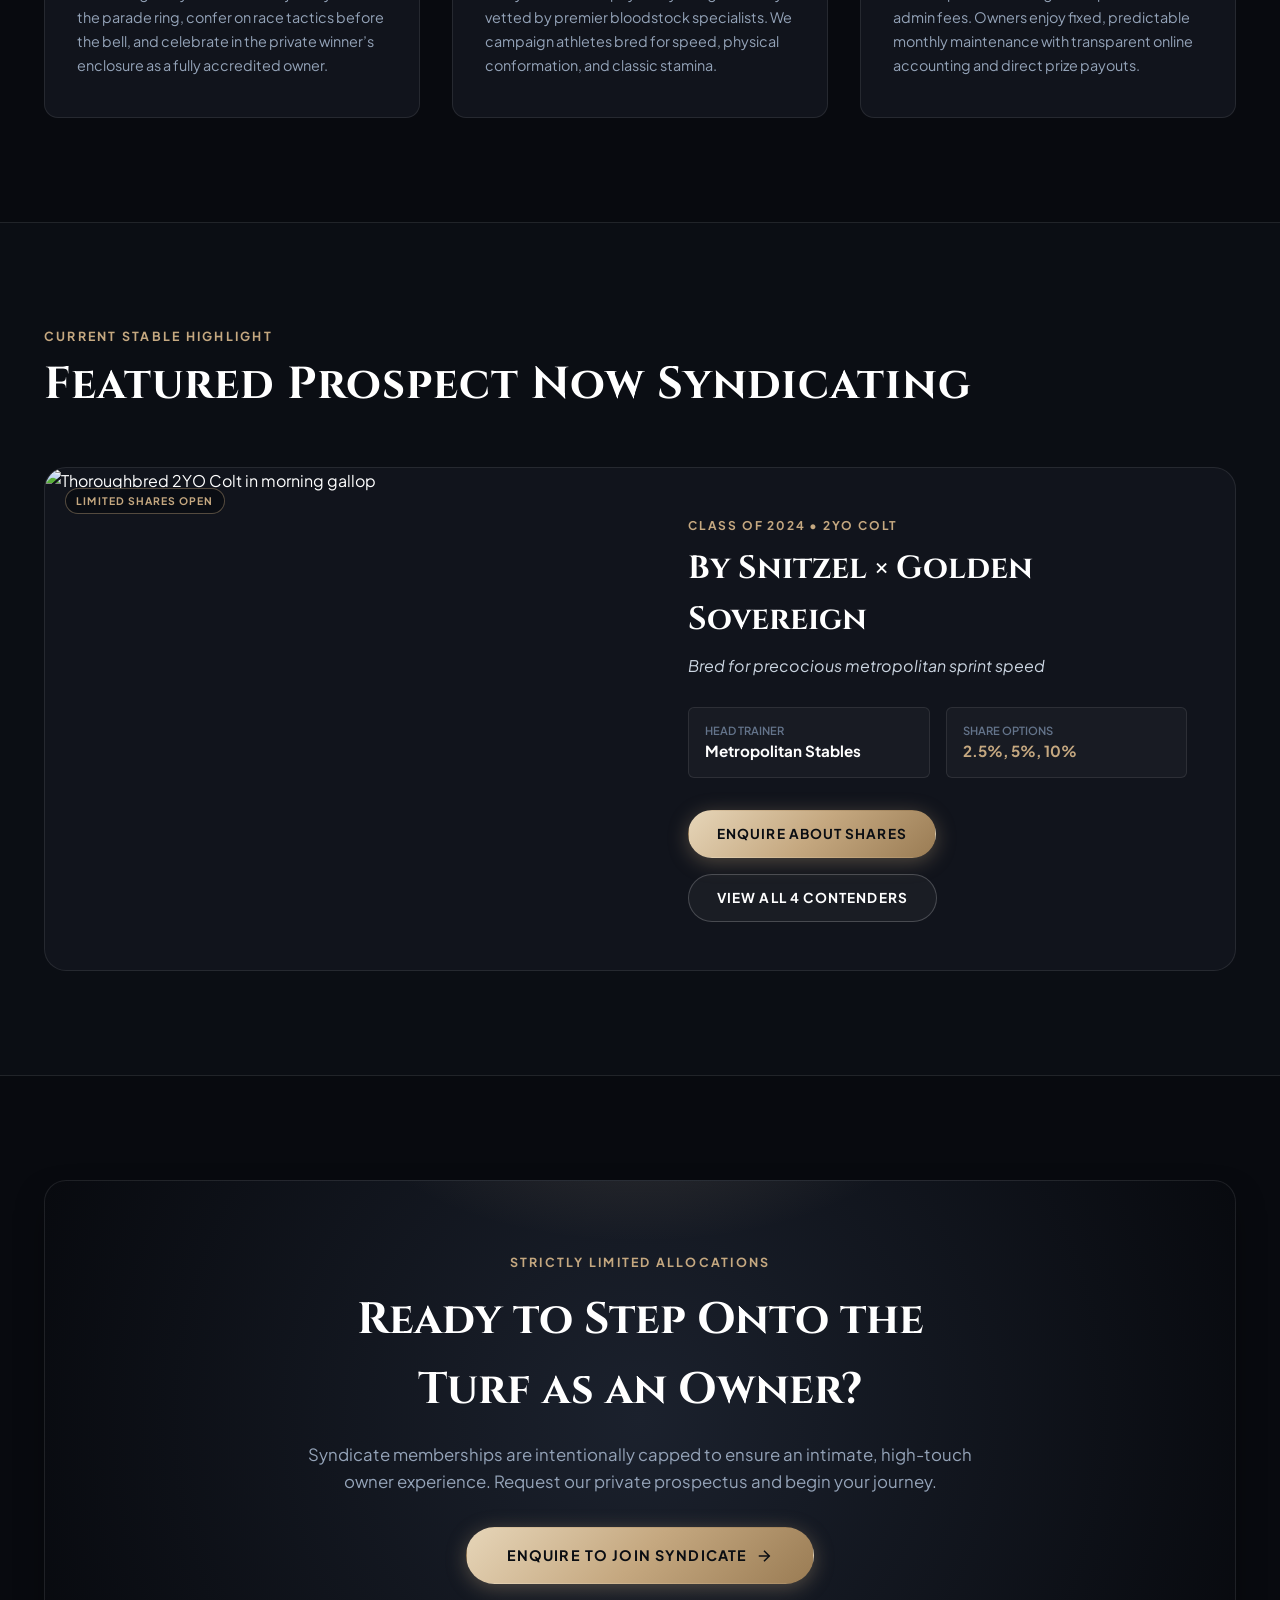
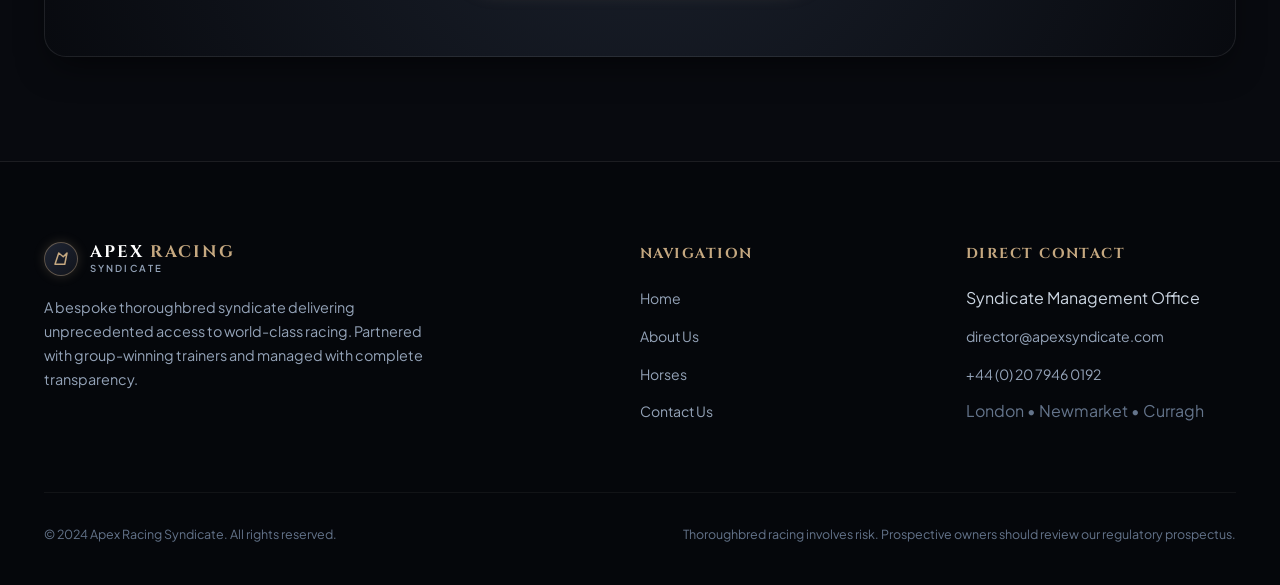
==== commit 4c487c43: "feat: add luxury dark design system and base website assets" ====
--- a/index.html
+++ b/index.html
@@ -134,7 +134,7 @@
 
         <!-- Hero Dynamic Thoroughbred Visual -->
         <div class="hero-media-wrap">
-          <img src="https://images.unsplash.com/photo-1534447677768-be436bb09401?auto=format&fit=crop&w=1200&q=80"
+          <img src="images/hero-horse.jpg"
             alt="Thoroughbred racehorse galloping in morning golden light" loading="eager">
           <div class="hero-media-overlay"></div>
           <div class="hero-media-badge">
@@ -142,7 +142,7 @@
               <div class="media-badge-title">Now Syndicating: Class of 2024</div>
               <div class="media-badge-sub">2YO & 3YO Prospects In Training</div>
             </div>
-            <a href="about.html#roster" class="btn btn-primary btn-sm">Inspect Roster</a>
+            <a href="horses.html" class="btn btn-primary btn-sm">Inspect Roster</a>
           </div>
         </div>
       </div>
@@ -219,7 +219,7 @@
       <div class="stable-card"
         style="display: grid; grid-template-columns: 1fr 1fr; border-radius: var(--radius-lg); overflow: hidden;">
         <div style="position: relative; min-height: 380px;">
-          <img src="https://images.unsplash.com/photo-1553284965-83fd3e82fa5a?auto=format&fit=crop&w=1200&q=80"
+          <img src="https://images.unsplash.com/photo-1504545275767-b0a49d5d8710?auto=format&fit=crop&w=1200&q=80"
             alt="Thoroughbred 2YO Colt in morning gallop" style="width: 100%; height: 100%; object-fit: cover;">
           <div class="stable-card-badge" style="top: 1.25rem; left: 1.25rem; right: auto;">
             Limited Shares Open
--- a/css/style.css
+++ b/css/style.css
@@ -283,6 +283,15 @@
   color: var(--color-text-light);
   cursor: pointer;
   padding: 0.4rem;
+}
+
+/* Mobile Navigation Defaults (Hidden on Desktop) */
+.mobile-nav-drawer {
+  display: none;
+}
+
+.mobile-overlay {
+  display: none;
 }
 
 /* ==========================================================================
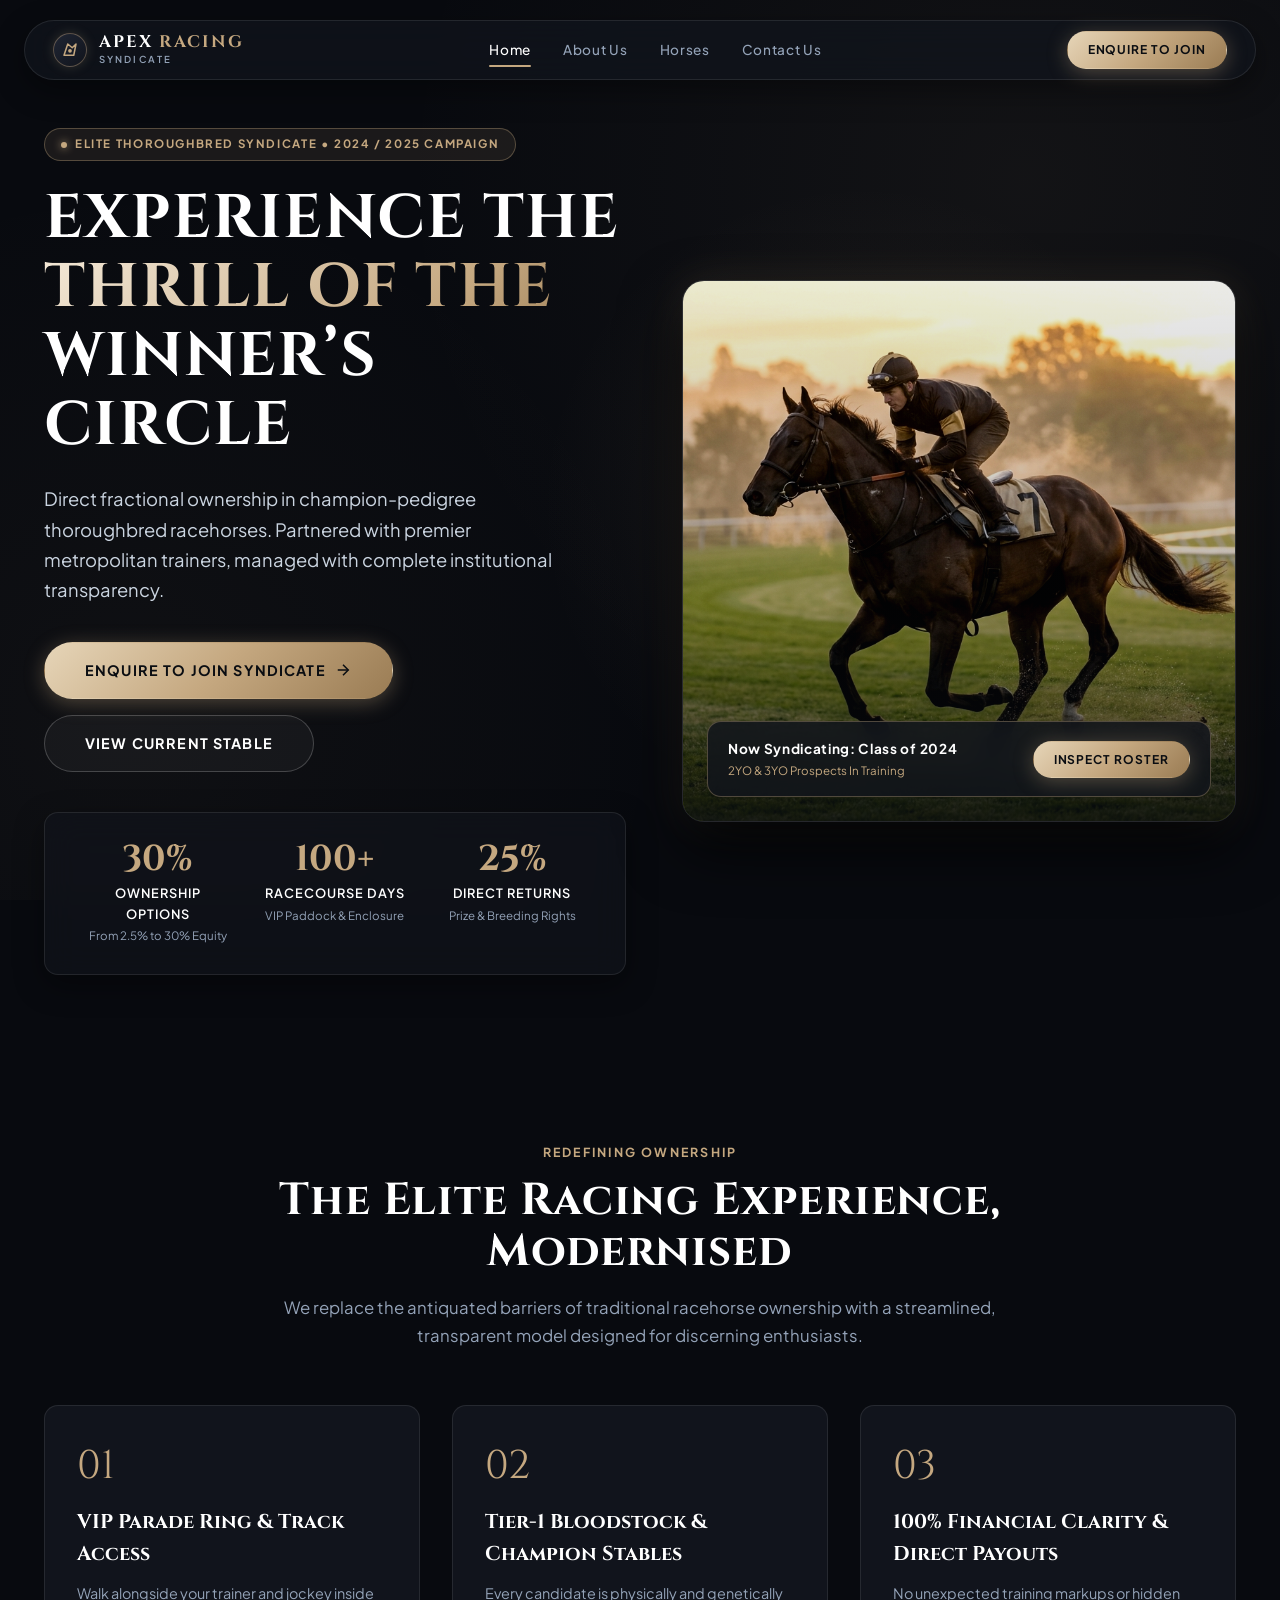
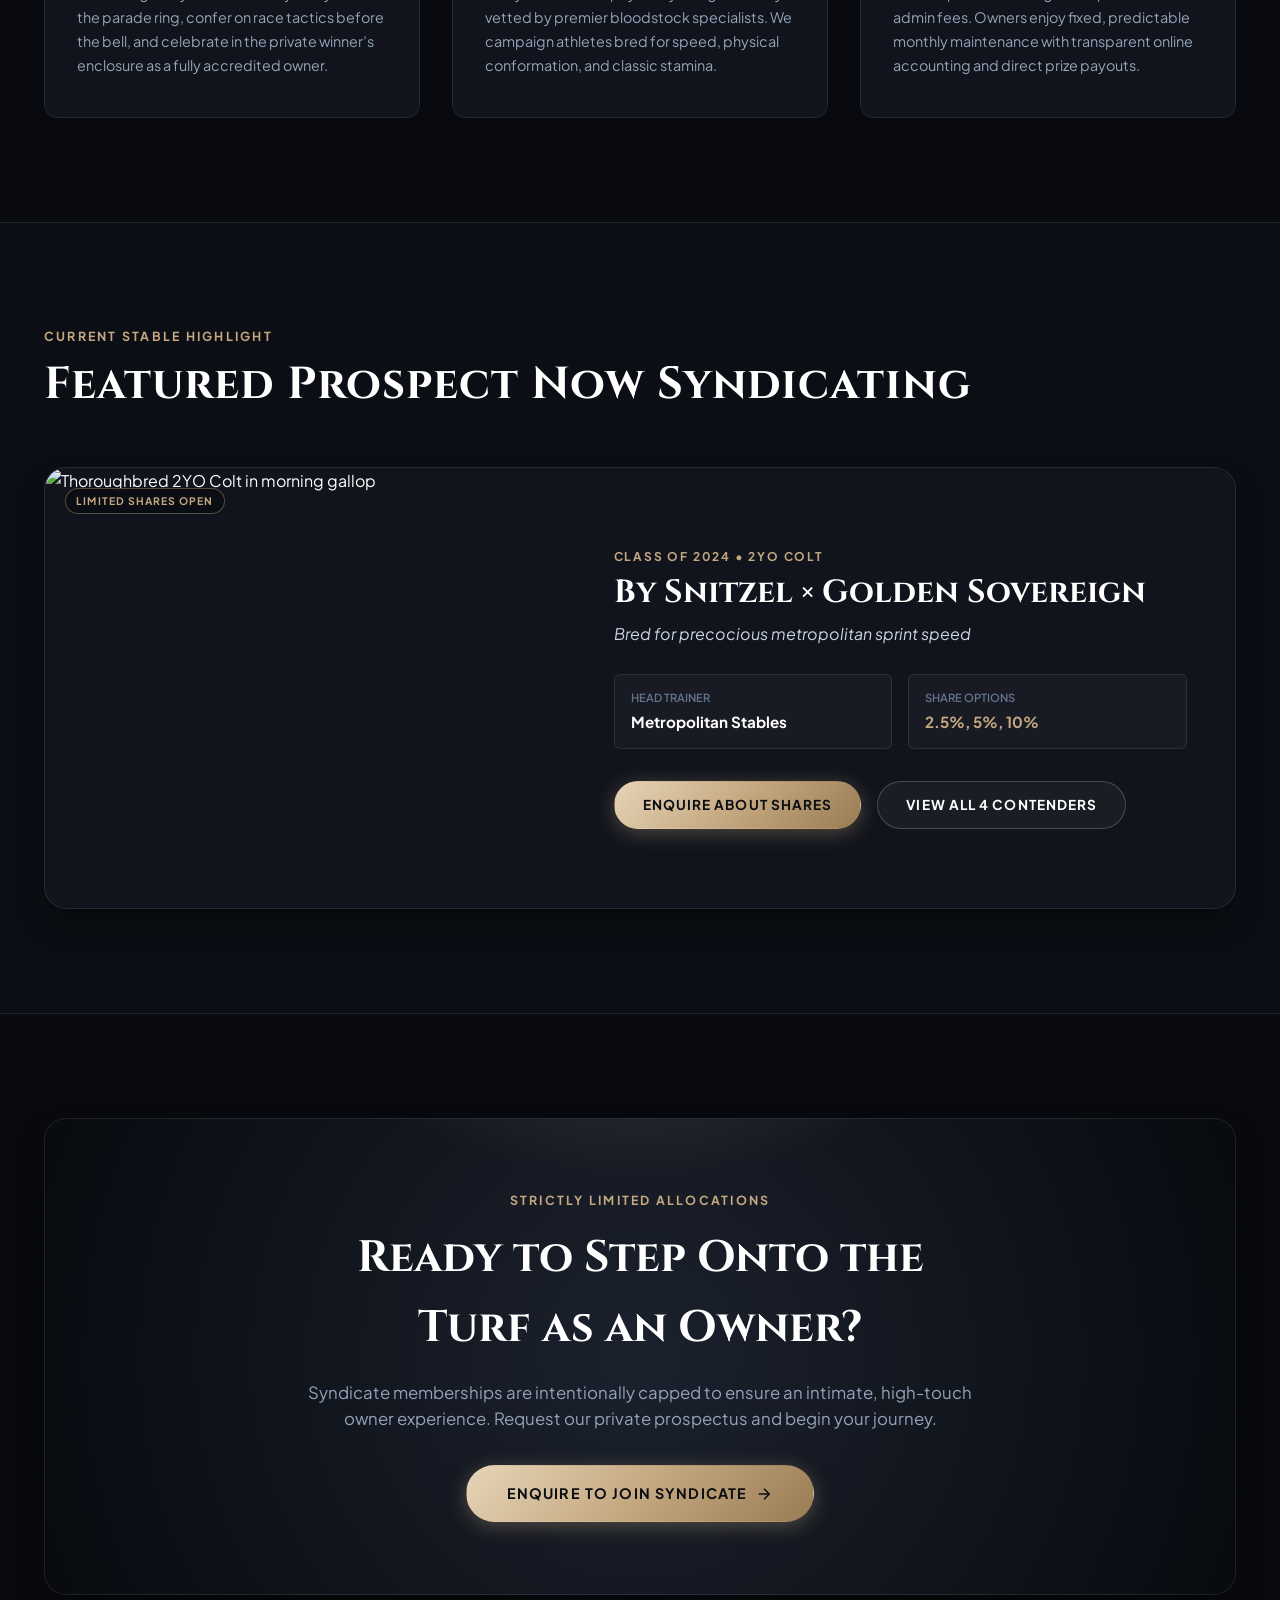
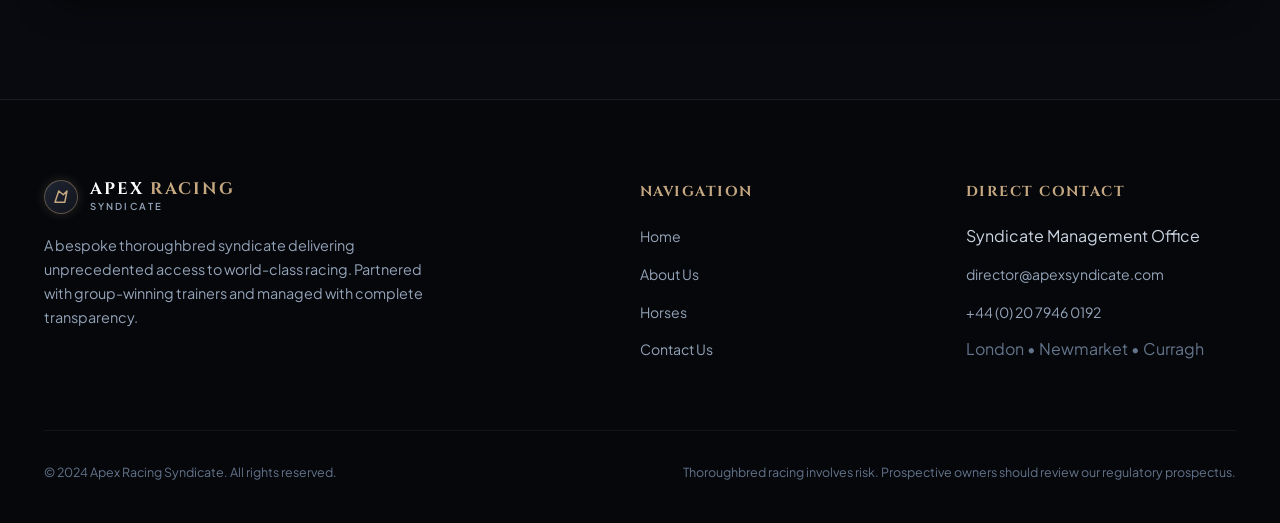
==== commit f91a382e: "feat: add core CSS design system and hero section for thoroughbred racing website" ====
--- a/index.html
+++ b/index.html
@@ -216,51 +216,44 @@
         <h2 class="section-title">Featured Prospect Now Syndicating</h2>
       </div>
 
-      <div class="stable-card"
-        style="display: grid; grid-template-columns: 1fr 1fr; border-radius: var(--radius-lg); overflow: hidden;">
-        <div style="position: relative; min-height: 380px;">
+      <div class="featured-prospect-card">
+        <div class="featured-prospect-img-wrap">
           <img src="https://images.unsplash.com/photo-1504545275767-b0a49d5d8710?auto=format&fit=crop&w=1200&q=80"
-            alt="Thoroughbred 2YO Colt in morning gallop" style="width: 100%; height: 100%; object-fit: cover;">
+            alt="Thoroughbred 2YO Colt in morning gallop">
           <div class="stable-card-badge" style="top: 1.25rem; left: 1.25rem; right: auto;">
             Limited Shares Open
           </div>
         </div>
 
-        <div style="padding: 3rem; display: flex; flex-direction: column; justify-content: center;">
+        <div class="featured-prospect-details">
           <div
             style="font-size: 0.75rem; font-weight: 700; letter-spacing: 0.15em; text-transform: uppercase; color: var(--color-champagne); margin-bottom: 0.5rem;">
             Class of 2024 • 2YO Colt
           </div>
           <h3
-            style="font-family: var(--font-serif); font-size: 2rem; font-weight: 700; margin-bottom: 0.5rem; color: #FFFFFF;">
-            By Snitzel × Golden Sovereign
+            style="font-family: var(--font-serif); font-size: clamp(1.6rem, 2.5vw, 2.15rem); font-weight: 700; margin-bottom: 0.5rem; color: #FFFFFF; line-height: 1.2;">
+            By Snitzel &times; Golden Sovereign
           </h3>
           <div style="font-size: 1rem; color: #CBD5E1; margin-bottom: 1.75rem; font-style: italic;">
             Bred for precocious metropolitan sprint speed
           </div>
 
-          <div style="display: grid; grid-template-columns: repeat(2, 1fr); gap: 1rem; margin-bottom: 2rem;">
-            <div
-              style="background: rgba(255, 255, 255, 0.03); border: 1px solid var(--color-obsidian-border); padding: 0.85rem 1rem; border-radius: var(--radius-sm);">
-              <div
-                style="font-size: 0.7rem; color: var(--color-text-subtle); text-transform: uppercase; font-weight: 600;">
-                Head Trainer</div>
-              <div style="font-size: 0.95rem; font-weight: 700; color: #FFFFFF;">Metropolitan Stables</div>
-            </div>
-            <div
-              style="background: rgba(255, 255, 255, 0.03); border: 1px solid var(--color-obsidian-border); padding: 0.85rem 1rem; border-radius: var(--radius-sm);">
-              <div
-                style="font-size: 0.7rem; color: var(--color-text-subtle); text-transform: uppercase; font-weight: 600;">
-                Share Options</div>
-              <div style="font-size: 0.95rem; font-weight: 700; color: var(--color-champagne);">2.5%, 5%, 10%</div>
+          <div class="featured-specs-grid">
+            <div class="featured-spec-box">
+              <div class="featured-spec-label">Head Trainer</div>
+              <div class="featured-spec-val">Metropolitan Stables</div>
+            </div>
+            <div class="featured-spec-box">
+              <div class="featured-spec-label">Share Options</div>
+              <div class="featured-spec-val" style="color: var(--color-champagne);">2.5%, 5%, 10%</div>
             </div>
           </div>
 
           <div style="display: flex; gap: 1rem; align-items: center; flex-wrap: wrap;">
-            <a href="contact.html?horse=2yo-colt" class="btn btn-primary">
+            <a href="contact.html?horse=snitzel-2yo" class="btn btn-primary">
               Enquire About Shares
             </a>
-            <a href="about.html#roster" class="btn btn-outline">
+            <a href="horses.html" class="btn btn-outline">
               View All 4 Contenders
             </a>
           </div>
--- a/css/style.css
+++ b/css/style.css
@@ -546,6 +546,71 @@
   font-size: 1.05rem;
   color: var(--color-text-muted);
   line-height: 1.65;
+}
+
+/* ==========================================================================
+   FEATURED PROSPECT CARD (Responsive Split Card on Landing Page)
+   ========================================================================== */
+.featured-prospect-card {
+  background: var(--color-obsidian-card);
+  border: 1px solid var(--color-obsidian-border);
+  border-radius: var(--radius-lg);
+  overflow: hidden;
+  display: grid;
+  grid-template-columns: 1.05fr 1.35fr;
+  box-shadow: var(--shadow-card);
+  transition: all var(--transition-smooth);
+}
+
+.featured-prospect-card:hover {
+  border-color: rgba(197, 168, 128, 0.4);
+  box-shadow: var(--shadow-gold-glow);
+}
+
+.featured-prospect-img-wrap {
+  position: relative;
+  min-height: 440px;
+}
+
+.featured-prospect-img-wrap img {
+  width: 100%;
+  height: 100%;
+  object-fit: cover;
+}
+
+.featured-prospect-details {
+  padding: 3.5rem 3rem;
+  display: flex;
+  flex-direction: column;
+  justify-content: center;
+}
+
+.featured-specs-grid {
+  display: grid;
+  grid-template-columns: repeat(2, 1fr);
+  gap: 1rem;
+  margin-bottom: 2rem;
+}
+
+.featured-spec-box {
+  background: rgba(255, 255, 255, 0.03);
+  border: 1px solid var(--color-obsidian-border);
+  padding: 0.85rem 1rem;
+  border-radius: var(--radius-sm);
+}
+
+.featured-spec-label {
+  font-size: 0.7rem;
+  color: var(--color-text-subtle);
+  text-transform: uppercase;
+  font-weight: 600;
+  margin-bottom: 0.2rem;
+}
+
+.featured-spec-val {
+  font-size: 0.95rem;
+  font-weight: 700;
+  color: #FFFFFF;
 }
 
 /* ==========================================================================
@@ -964,6 +1029,18 @@
   
   .stable-roster-grid {
     grid-template-columns: repeat(2, 1fr);
+  }
+
+  .featured-prospect-card {
+    grid-template-columns: 1fr;
+  }
+
+  .featured-prospect-img-wrap {
+    min-height: 320px;
+  }
+
+  .featured-prospect-details {
+    padding: 2.5rem 2rem;
   }
 }
 
@@ -1045,6 +1122,15 @@
   .lead-form-card {
     padding: 2.25rem 1.5rem;
   }
+
+  .featured-prospect-details {
+    padding: 2rem 1.25rem;
+  }
+
+  .featured-specs-grid {
+    grid-template-columns: 1fr;
+    gap: 0.75rem;
+  }
   
   .footer-top {
     grid-template-columns: 1fr;
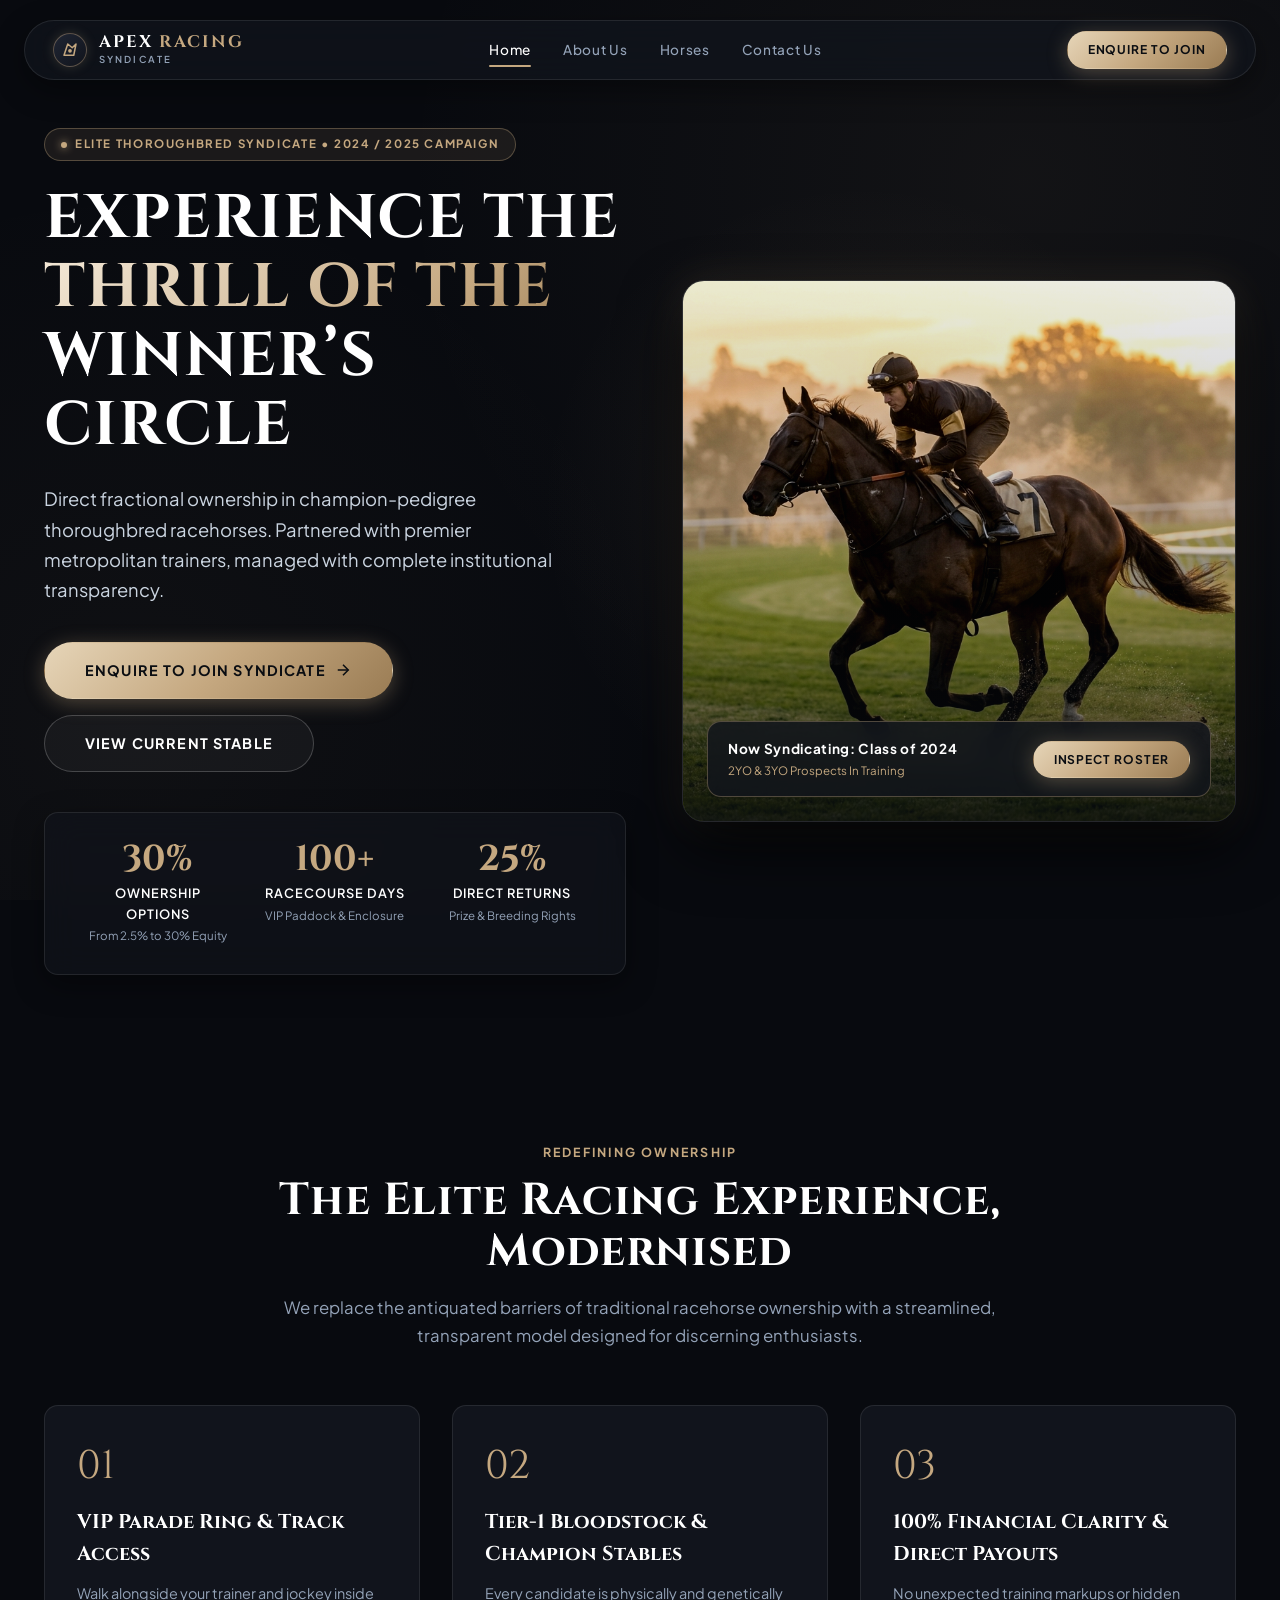
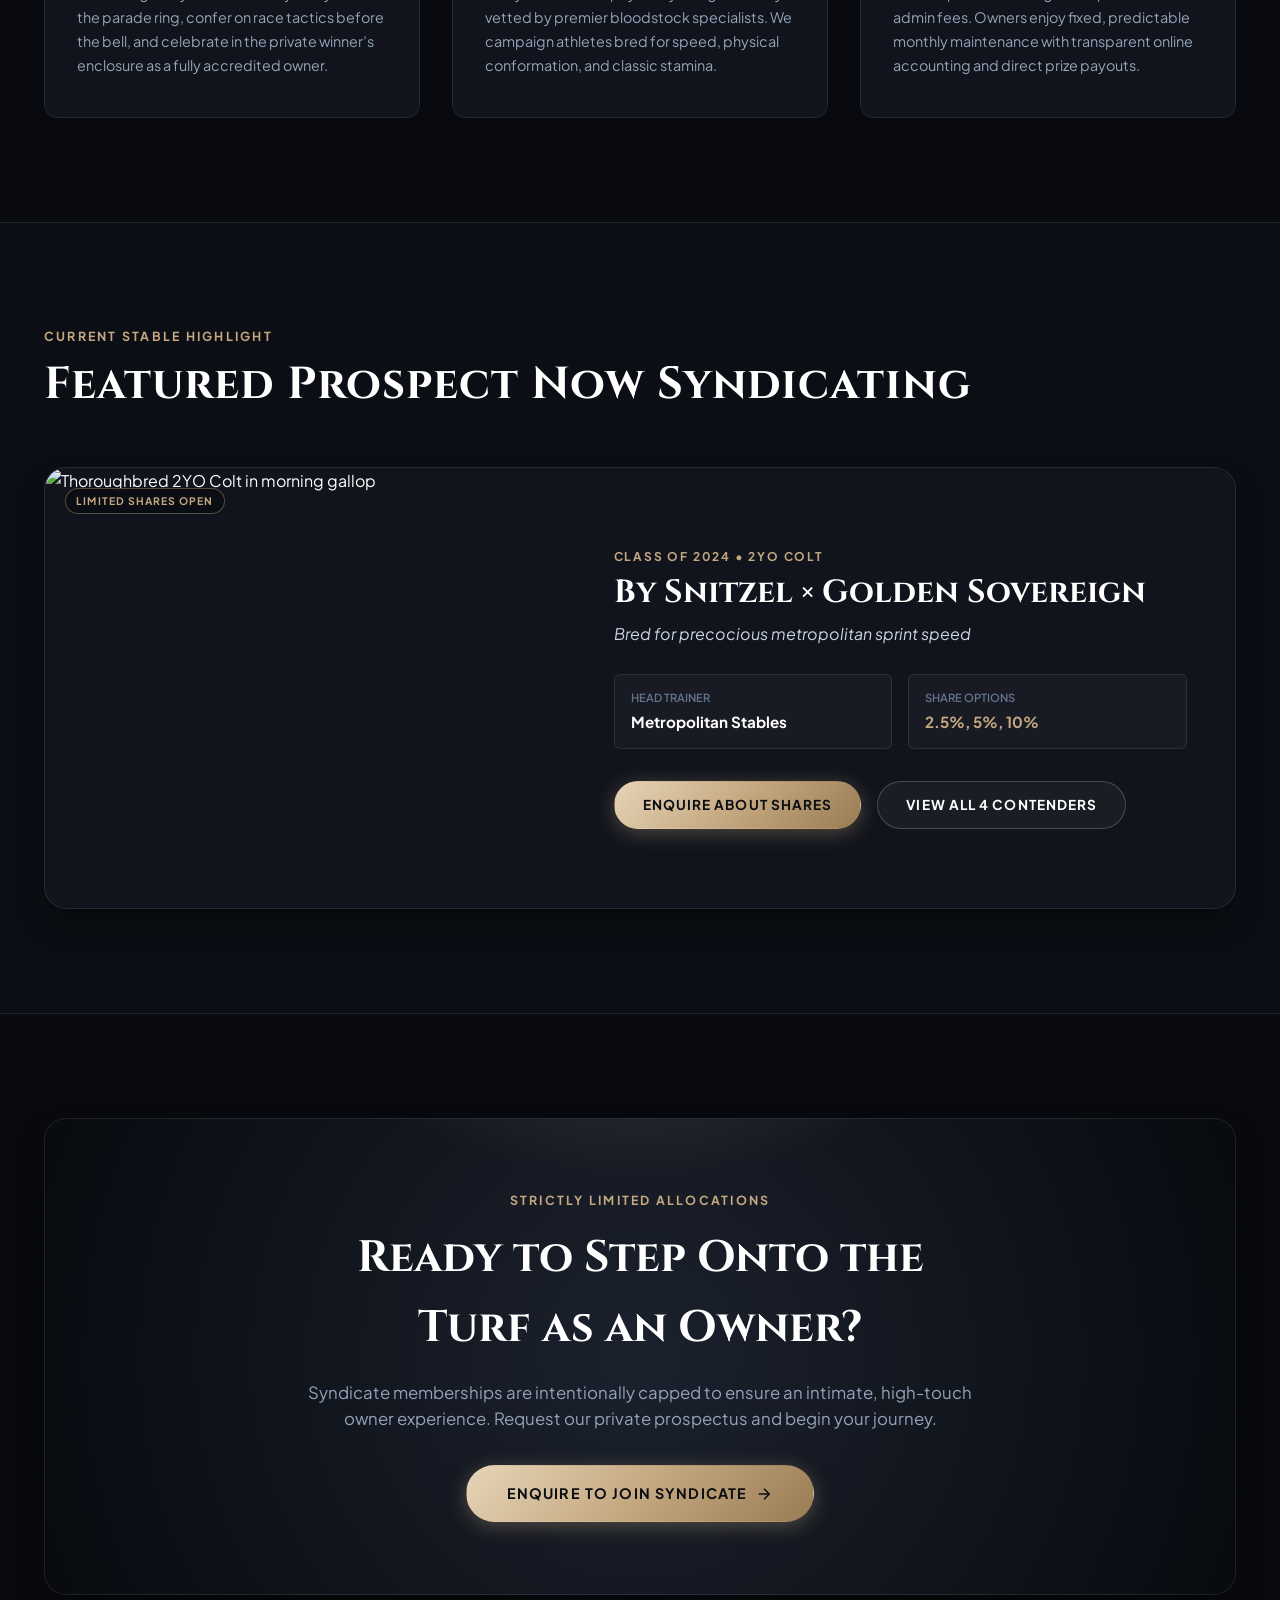
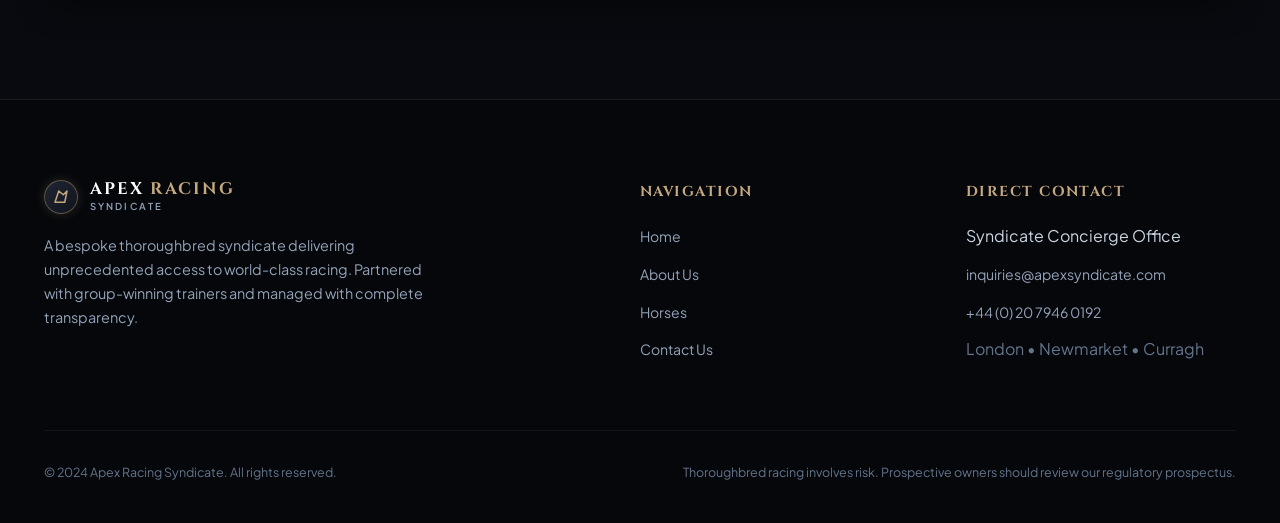
==== commit 9be17020: "fix(seo): wire public open graph image URLs and sanitize portfolio content" ====
--- a/index.html
+++ b/index.html
@@ -4,11 +4,85 @@
 <head>
   <meta charset="UTF-8">
   <meta name="viewport" content="width=device-width, initial-scale=1.0">
+
+  <!-- Primary SEO Meta Tags -->
   <title>Apex Thoroughbred Syndicate | Modern Racehorse Ownership</title>
-  <meta name="description"
-    content="Experience elite thoroughbred racing ownership. Transparent syndicates, champion trainers, and VIP parade ring access. Enquire to join today.">
-  <meta name="keywords"
-    content="thoroughbred syndicate, racehorse ownership, horse racing syndicate, fractional racehorse shares">
+  <meta name="title" content="Apex Thoroughbred Syndicate | Modern Racehorse Ownership">
+  <meta name="description" content="Experience elite thoroughbred racing ownership. Transparent syndicates, champion trainers, and VIP parade ring access. Enquire to join today.">
+  <meta name="keywords" content="thoroughbred syndicate, racehorse ownership, horse racing syndicate, fractional racehorse shares, champion racehorse, bloodstock prospectus">
+  <meta name="author" content="Apex Racing Syndicate">
+  <meta name="publisher" content="Apex Racing Syndicate">
+  <meta name="robots" content="index, follow, max-snippet:-1, max-image-preview:large, max-video-preview:-1">
+  <link rel="canonical" href="https://apexsyndicate.com/">
+
+  <!-- Theme Color & Mobile App Capabilities -->
+  <meta name="theme-color" content="#080A0F" media="(prefers-color-scheme: dark)">
+  <meta name="theme-color" content="#C5A880" media="(prefers-color-scheme: light)">
+  <meta name="application-name" content="Apex Racing">
+  <meta name="apple-mobile-web-app-title" content="Apex Racing">
+  <meta name="apple-mobile-web-app-capable" content="yes">
+  <meta name="apple-mobile-web-app-status-bar-style" content="black-translucent">
+  <meta name="format-detection" content="telephone=no">
+
+  <!-- Favicons & Web App Icons -->
+  <link rel="icon" href="favicon.ico" sizes="any">
+  <link rel="icon" type="image/svg+xml" href="icon.svg">
+  <link rel="icon" type="image/png" sizes="96x96" href="images/favicon-96x96.png">
+  <link rel="apple-touch-icon" sizes="180x180" href="apple-touch-icon.png">
+  <link rel="manifest" href="site.webmanifest">
+
+  <!-- Open Graph / Facebook / LinkedIn / WhatsApp -->
+  <meta property="og:type" content="website">
+  <meta property="og:site_name" content="Apex Racing Syndicate">
+  <meta property="og:url" content="https://apexsyndicate.com/">
+  <meta property="og:title" content="Apex Thoroughbred Syndicate | Modern Racehorse Ownership">
+  <meta property="og:description" content="Direct fractional ownership in champion-pedigree thoroughbred racehorses. Partnered with premier metropolitan trainers, managed with institutional transparency.">
+  <meta property="og:image" content="https://raw.githubusercontent.com/rohitbmalviya/horse-website/main/opengraph-image.png">
+  <meta property="og:image:secure_url" content="https://raw.githubusercontent.com/rohitbmalviya/horse-website/main/opengraph-image.png">
+  <meta property="og:image:type" content="image/png">
+  <meta property="og:image:width" content="1200">
+  <meta property="og:image:height" content="630">
+  <meta property="og:image:alt" content="Apex Racing — Elite Thoroughbred Racing Syndicate">
+  <meta property="og:locale" content="en_US">
+
+  <!-- Twitter / X Card -->
+  <meta name="twitter:card" content="summary_large_image">
+  <meta name="twitter:url" content="https://apexsyndicate.com/">
+  <meta name="twitter:title" content="Apex Racing — Elite Thoroughbred Racing Syndicate">
+  <meta name="twitter:description" content="Experience elite thoroughbred racing ownership. Transparent syndicates, champion trainers, and VIP parade ring access.">
+  <meta name="twitter:image" content="https://raw.githubusercontent.com/rohitbmalviya/horse-website/main/opengraph-image.png">
+  <meta name="twitter:image:alt" content="Apex Racing Syndicate Preview">
+
+  <!-- Structured Data (JSON-LD) -->
+  <script type="application/ld+json">
+  {
+    "@context": "https://schema.org",
+    "@graph": [
+      {
+        "@type": "WebSite",
+        "@id": "https://apexsyndicate.com/#website",
+        "url": "https://apexsyndicate.com/",
+        "name": "Apex Racing Syndicate",
+        "description": "Modern Thoroughbred Racehorse Ownership & Transparent Syndicates",
+        "publisher": {
+          "@id": "https://apexsyndicate.com/#organization"
+        }
+      },
+      {
+        "@type": "SportsOrganization",
+        "@id": "https://apexsyndicate.com/#organization",
+        "name": "Apex Thoroughbred Racing Syndicate",
+        "alternateName": "Apex Racing Syndicate",
+        "url": "https://apexsyndicate.com/",
+        "logo": "https://raw.githubusercontent.com/rohitbmalviya/horse-website/main/images/icon-512.png",
+        "image": "https://raw.githubusercontent.com/rohitbmalviya/horse-website/main/images/og-image.jpg",
+        "description": "Elite thoroughbred horse racing syndicate offering direct fractional ownership, champion bloodlines, and VIP parade ring access.",
+        "email": "inquiries@apexsyndicate.com",
+        "sport": "Horse Racing"
+      }
+    ]
+  }
+  </script>
 
   <!-- Preconnect Google Fonts (Cinzel + Plus Jakarta Sans) -->
   <link rel="preconnect" href="https://fonts.googleapis.com">
@@ -320,8 +394,8 @@
         <div>
           <h4 class="footer-heading">Direct Contact</h4>
           <ul class="footer-links">
-            <li style="color: #CBD5E1;">Syndicate Management Office</li>
-            <li><a href="mailto:director@apexsyndicate.com">director@apexsyndicate.com</a></li>
+            <li style="color: #CBD5E1;">Syndicate Concierge Office</li>
+            <li><a href="mailto:inquiries@apexsyndicate.com">inquiries@apexsyndicate.com</a></li>
             <li><a href="tel:+442079460192">+44 (0) 20 7946 0192</a></li>
             <li style="color: var(--color-text-subtle); margin-top: 0.5rem;">London • Newmarket • Curragh</li>
           </ul>
--- a/css/style.css
+++ b/css/style.css
@@ -611,6 +611,15 @@
   font-size: 0.95rem;
   font-weight: 700;
   color: #FFFFFF;
+}
+
+/* Responsive Story Split on About Page */
+.story-split-grid {
+  display: grid;
+  grid-template-columns: 1fr 1fr;
+  gap: 4rem;
+  align-items: center;
+  margin-top: 6rem;
 }
 
 /* ==========================================================================
@@ -1041,6 +1050,11 @@
 
   .featured-prospect-details {
     padding: 2.5rem 2rem;
+  }
+
+  .story-split-grid {
+    grid-template-columns: 1fr;
+    gap: 2.5rem;
   }
 }
 
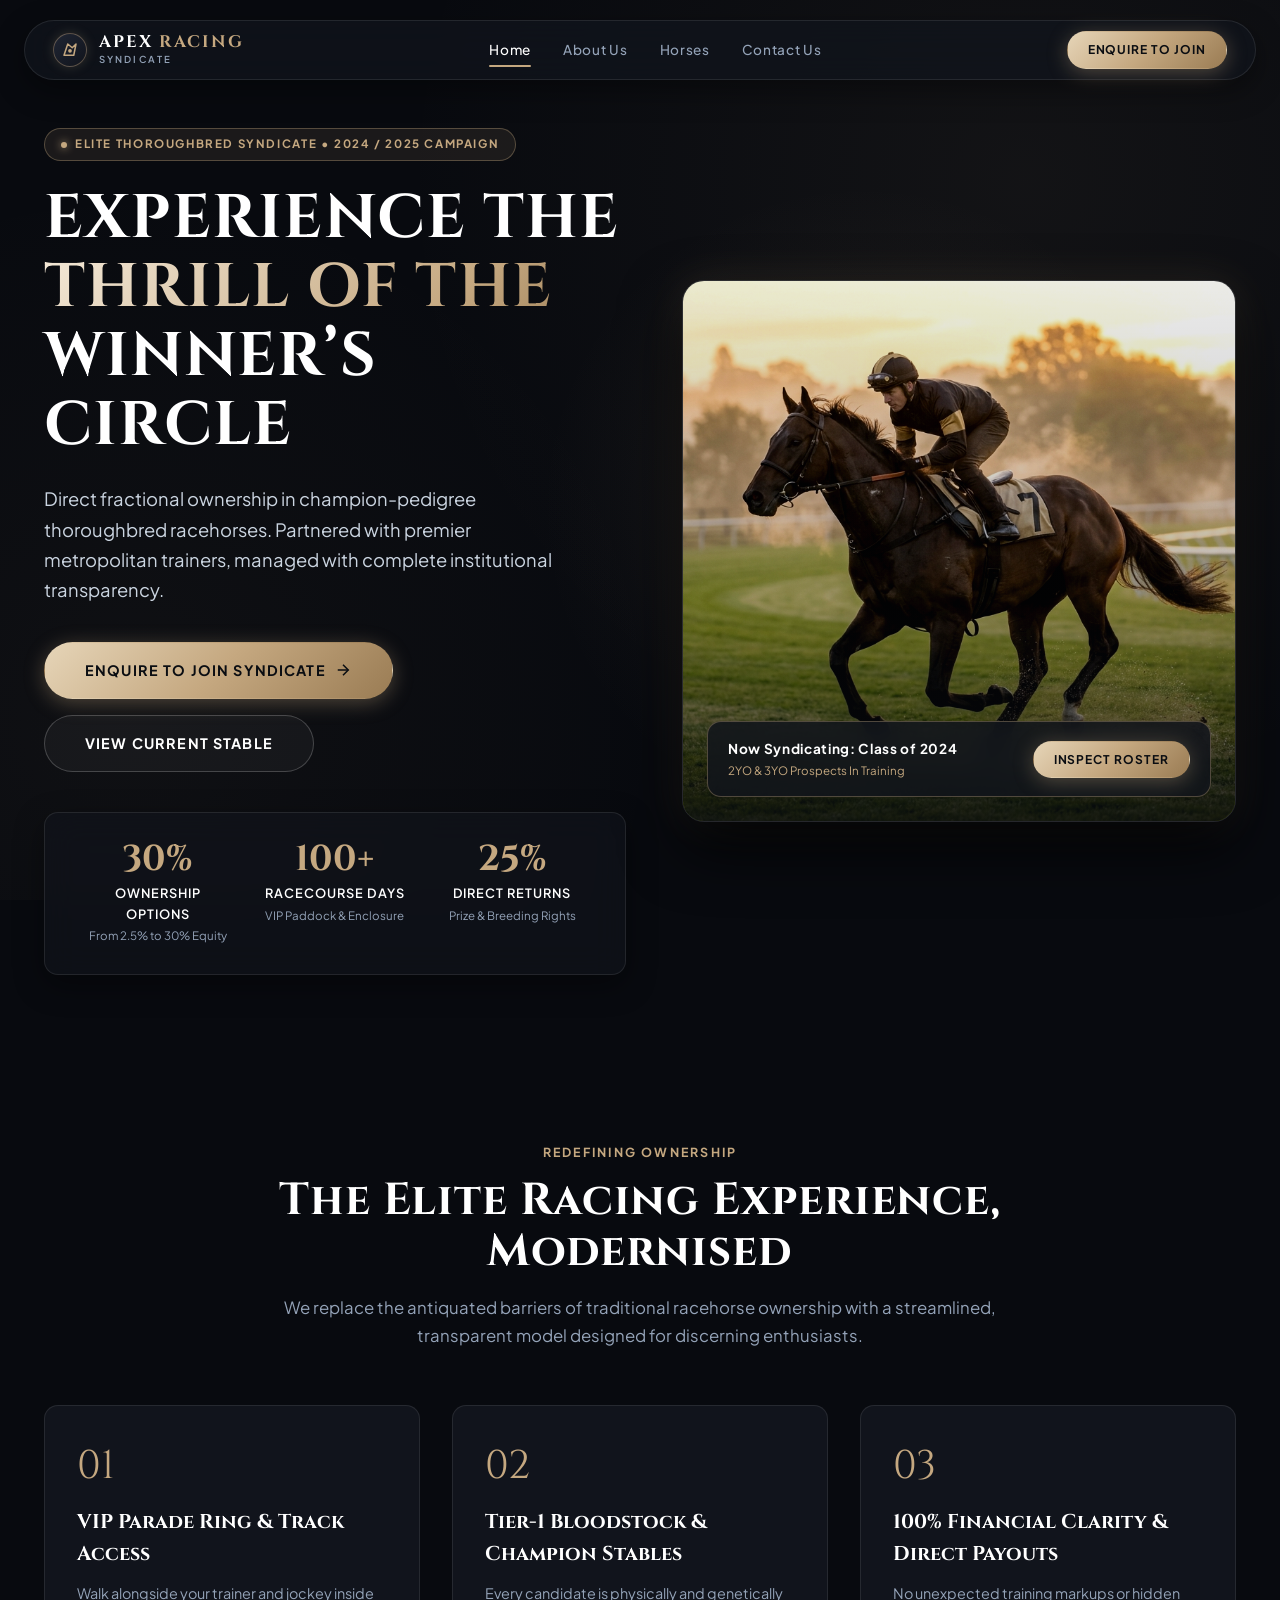
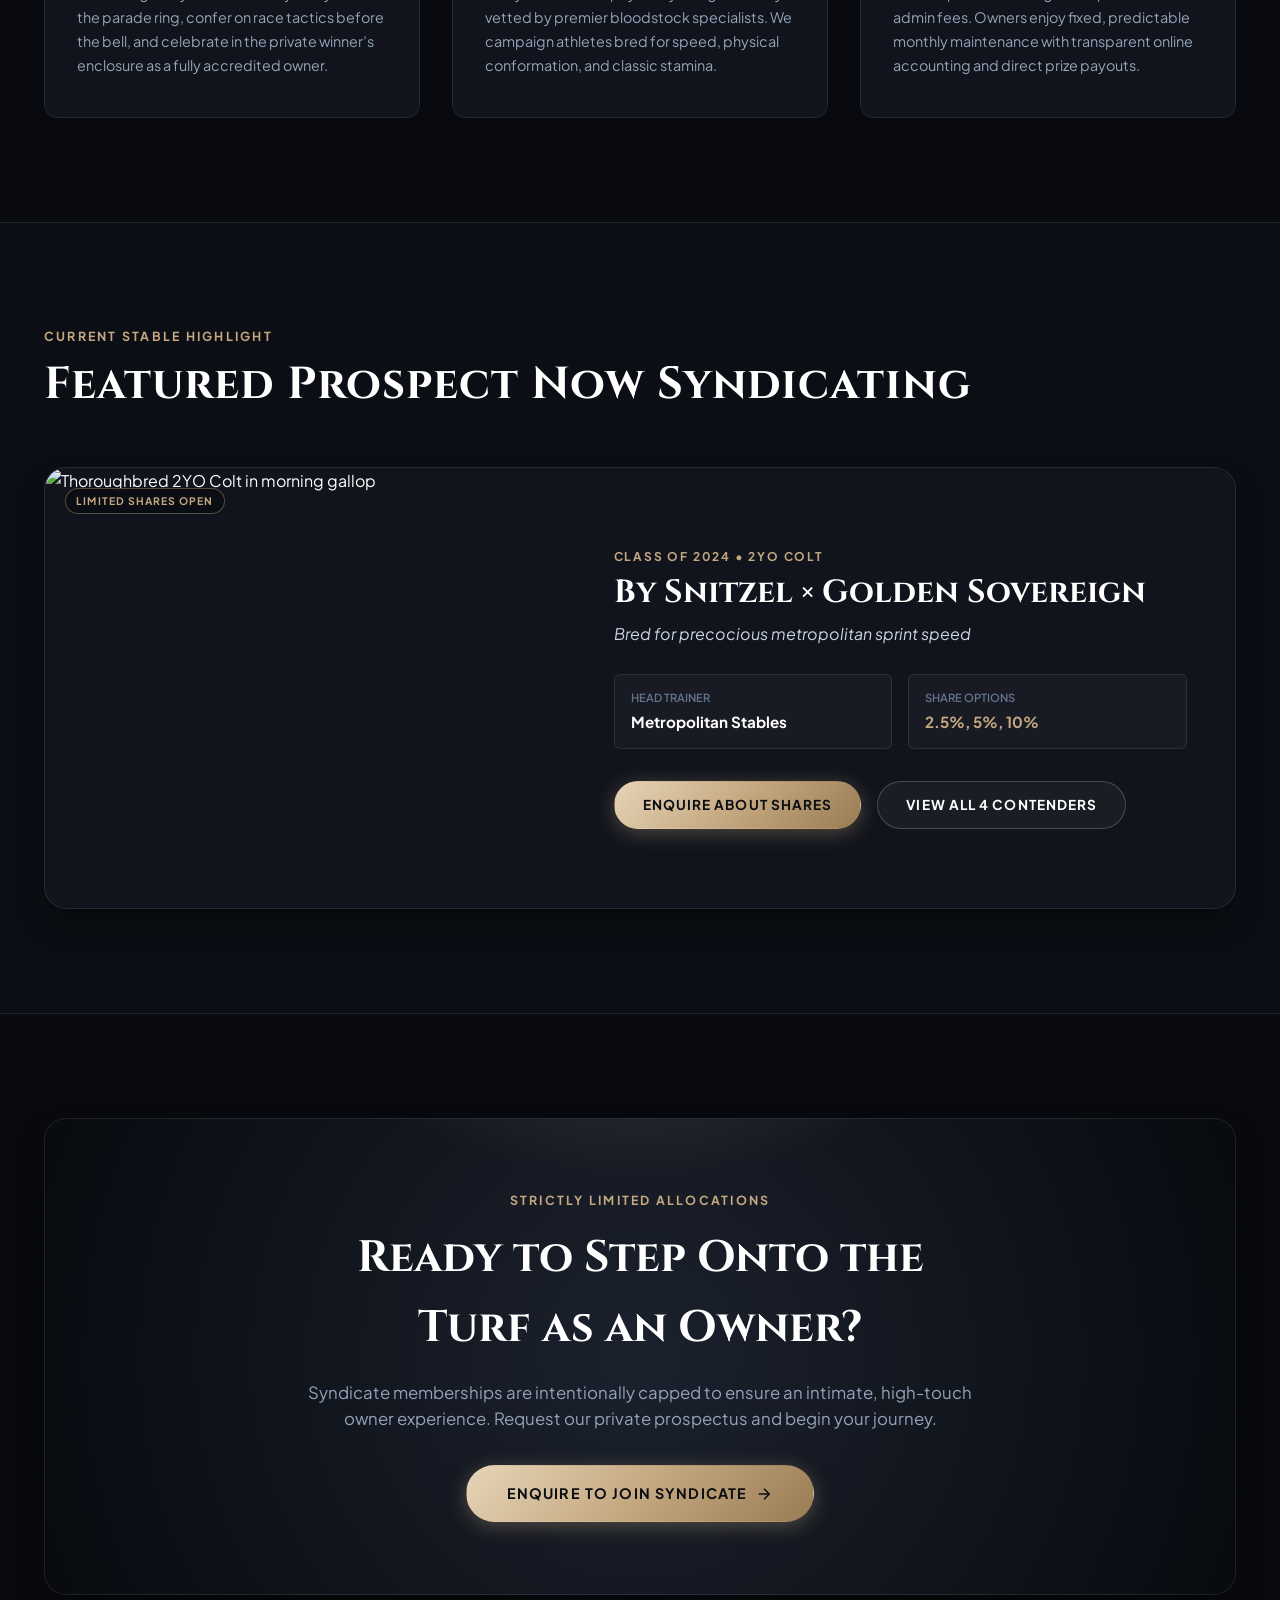
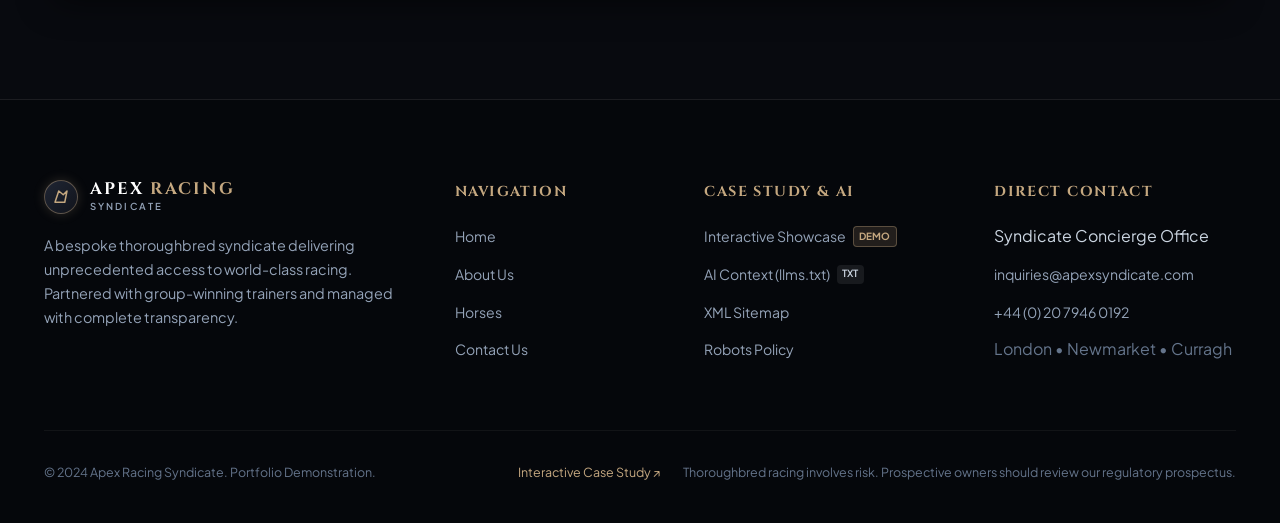
==== commit 84c52022: "feat(footer): add Case Study & AI navigation column with showcase, llms.txt, and sitemap" ====
--- a/index.html
+++ b/index.html
@@ -13,7 +13,7 @@
   <meta name="author" content="Apex Racing Syndicate">
   <meta name="publisher" content="Apex Racing Syndicate">
   <meta name="robots" content="index, follow, max-snippet:-1, max-image-preview:large, max-video-preview:-1">
-  <link rel="canonical" href="https://apexsyndicate.com/">
+  <link rel="canonical" href="https://horse-website-demo.vercel.app/">
 
   <!-- Theme Color & Mobile App Capabilities -->
   <meta name="theme-color" content="#080A0F" media="(prefers-color-scheme: dark)">
@@ -34,11 +34,11 @@
   <!-- Open Graph / Facebook / LinkedIn / WhatsApp -->
   <meta property="og:type" content="website">
   <meta property="og:site_name" content="Apex Racing Syndicate">
-  <meta property="og:url" content="https://apexsyndicate.com/">
+  <meta property="og:url" content="https://horse-website-demo.vercel.app/">
   <meta property="og:title" content="Apex Thoroughbred Syndicate | Modern Racehorse Ownership">
   <meta property="og:description" content="Direct fractional ownership in champion-pedigree thoroughbred racehorses. Partnered with premier metropolitan trainers, managed with institutional transparency.">
-  <meta property="og:image" content="https://raw.githubusercontent.com/rohitbmalviya/horse-website/main/opengraph-image.png">
-  <meta property="og:image:secure_url" content="https://raw.githubusercontent.com/rohitbmalviya/horse-website/main/opengraph-image.png">
+  <meta property="og:image" content="https://horse-website-demo.vercel.app/opengraph-image.png">
+  <meta property="og:image:secure_url" content="https://horse-website-demo.vercel.app/opengraph-image.png">
   <meta property="og:image:type" content="image/png">
   <meta property="og:image:width" content="1200">
   <meta property="og:image:height" content="630">
@@ -47,10 +47,10 @@
 
   <!-- Twitter / X Card -->
   <meta name="twitter:card" content="summary_large_image">
-  <meta name="twitter:url" content="https://apexsyndicate.com/">
+  <meta name="twitter:url" content="https://horse-website-demo.vercel.app/">
   <meta name="twitter:title" content="Apex Racing — Elite Thoroughbred Racing Syndicate">
   <meta name="twitter:description" content="Experience elite thoroughbred racing ownership. Transparent syndicates, champion trainers, and VIP parade ring access.">
-  <meta name="twitter:image" content="https://raw.githubusercontent.com/rohitbmalviya/horse-website/main/opengraph-image.png">
+  <meta name="twitter:image" content="https://horse-website-demo.vercel.app/opengraph-image.png">
   <meta name="twitter:image:alt" content="Apex Racing Syndicate Preview">
 
   <!-- Structured Data (JSON-LD) -->
@@ -60,22 +60,22 @@
     "@graph": [
       {
         "@type": "WebSite",
-        "@id": "https://apexsyndicate.com/#website",
-        "url": "https://apexsyndicate.com/",
+        "@id": "https://horse-website-demo.vercel.app/#website",
+        "url": "https://horse-website-demo.vercel.app/",
         "name": "Apex Racing Syndicate",
         "description": "Modern Thoroughbred Racehorse Ownership & Transparent Syndicates",
         "publisher": {
-          "@id": "https://apexsyndicate.com/#organization"
+          "@id": "https://horse-website-demo.vercel.app/#organization"
         }
       },
       {
         "@type": "SportsOrganization",
-        "@id": "https://apexsyndicate.com/#organization",
+        "@id": "https://horse-website-demo.vercel.app/#organization",
         "name": "Apex Thoroughbred Racing Syndicate",
         "alternateName": "Apex Racing Syndicate",
-        "url": "https://apexsyndicate.com/",
-        "logo": "https://raw.githubusercontent.com/rohitbmalviya/horse-website/main/images/icon-512.png",
-        "image": "https://raw.githubusercontent.com/rohitbmalviya/horse-website/main/images/og-image.jpg",
+        "url": "https://horse-website-demo.vercel.app/",
+        "logo": "https://horse-website-demo.vercel.app/images/icon-512.png",
+        "image": "https://horse-website-demo.vercel.app/images/og-image.jpg",
         "description": "Elite thoroughbred horse racing syndicate offering direct fractional ownership, champion bloodlines, and VIP parade ring access.",
         "email": "inquiries@apexsyndicate.com",
         "sport": "Horse Racing"
@@ -392,6 +392,26 @@
         </div>
 
         <div>
+          <h4 class="footer-heading">Case Study & AI</h4>
+          <ul class="footer-links">
+            <li>
+              <a href="showcase.html" style="display: inline-flex; align-items: center; gap: 0.4rem;">
+                <span>Interactive Showcase</span>
+                <span style="font-size: 0.62rem; background: rgba(197, 168, 128, 0.15); color: var(--color-champagne); padding: 0.1rem 0.35rem; border-radius: 4px; font-weight: 700; border: 1px solid rgba(197, 168, 128, 0.35);">DEMO</span>
+              </a>
+            </li>
+            <li>
+              <a href="llms.txt" target="_blank" style="display: inline-flex; align-items: center; gap: 0.4rem;">
+                <span>AI Context (llms.txt)</span>
+                <span style="font-size: 0.62rem; background: rgba(255, 255, 255, 0.08); color: #CBD5E1; padding: 0.1rem 0.35rem; border-radius: 4px; font-weight: 600;">TXT</span>
+              </a>
+            </li>
+            <li><a href="sitemap.xml" target="_blank">XML Sitemap</a></li>
+            <li><a href="robots.txt" target="_blank">Robots Policy</a></li>
+          </ul>
+        </div>
+
+        <div>
           <h4 class="footer-heading">Direct Contact</h4>
           <ul class="footer-links">
             <li style="color: #CBD5E1;">Syndicate Concierge Office</li>
@@ -403,8 +423,13 @@
       </div>
 
       <div class="footer-bottom">
-        <div>&copy; 2024 Apex Racing Syndicate. All rights reserved.</div>
-        <div>Thoroughbred racing involves risk. Prospective owners should review our regulatory prospectus.</div>
+        <div>&copy; 2024 Apex Racing Syndicate. Portfolio Demonstration.</div>
+        <div>
+          <a href="showcase.html" style="color: var(--color-champagne); text-decoration: none; margin-right: 1.25rem;">
+            Interactive Case Study ↗
+          </a>
+          <span>Thoroughbred racing involves risk. Prospective owners should review our regulatory prospectus.</span>
+        </div>
       </div>
     </div>
   </footer>
--- a/css/style.css
+++ b/css/style.css
@@ -946,9 +946,16 @@
 
 .footer-top {
   display: grid;
-  grid-template-columns: 2fr 1fr 1fr;
-  gap: 3.5rem;
+  grid-template-columns: 1.8fr 1fr 1.2fr 1.2fr;
+  gap: 3rem;
   margin-bottom: 3.5rem;
+}
+
+@media (max-width: 1024px) {
+  .footer-top {
+    grid-template-columns: 1fr 1fr;
+    gap: 2.5rem;
+  }
 }
 
 .footer-brand-desc {
